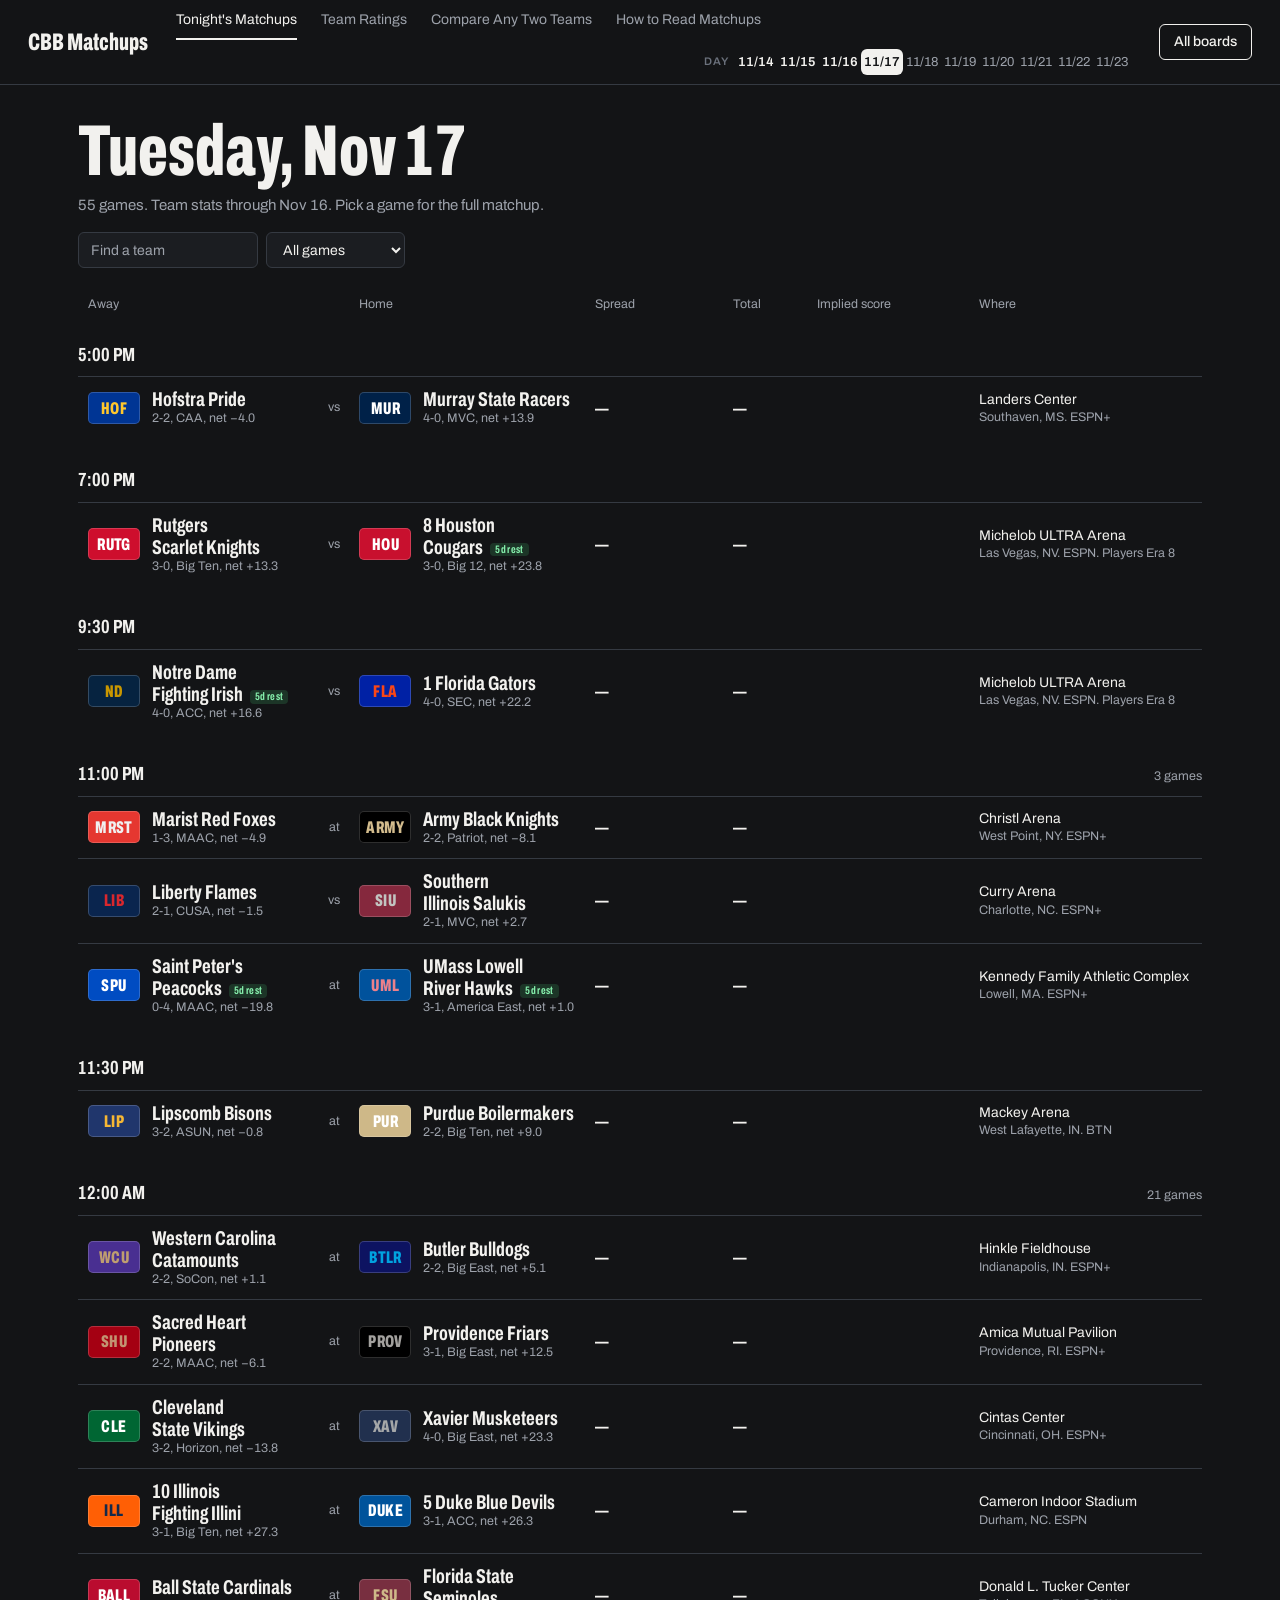
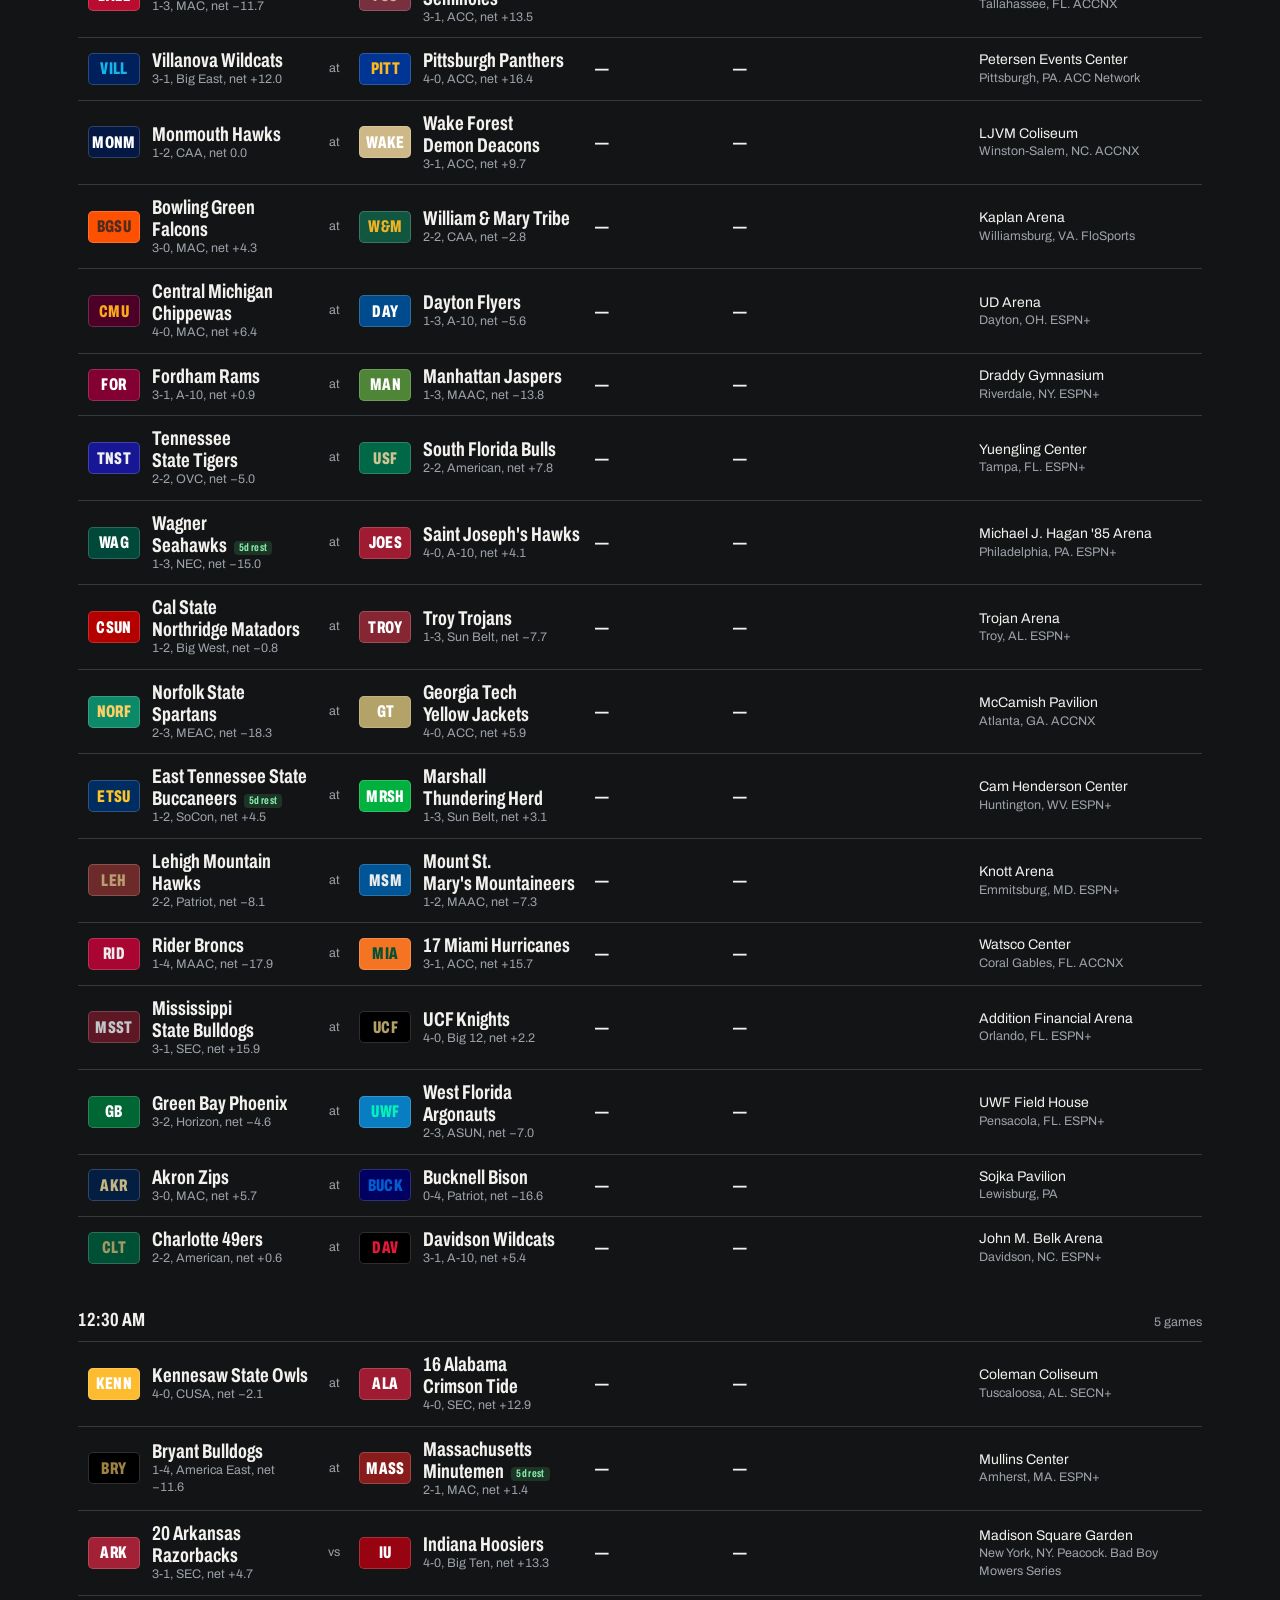
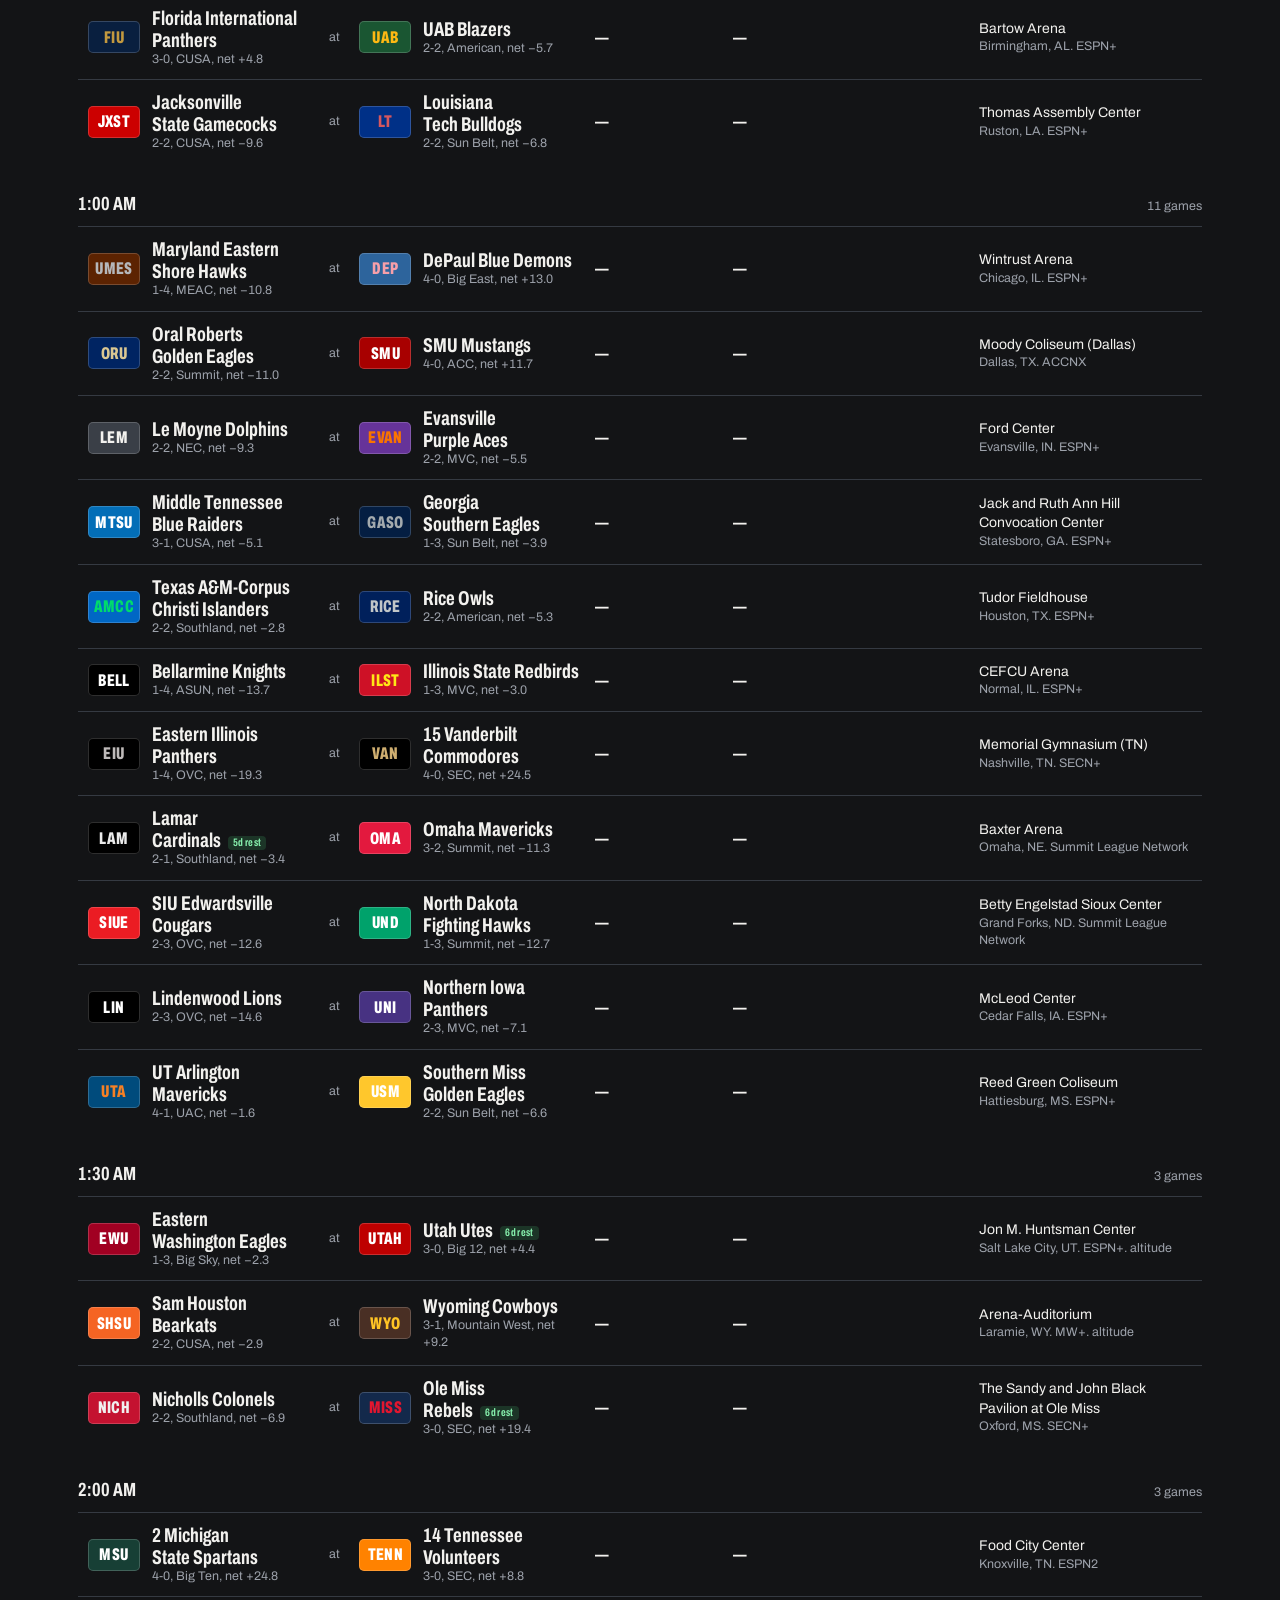
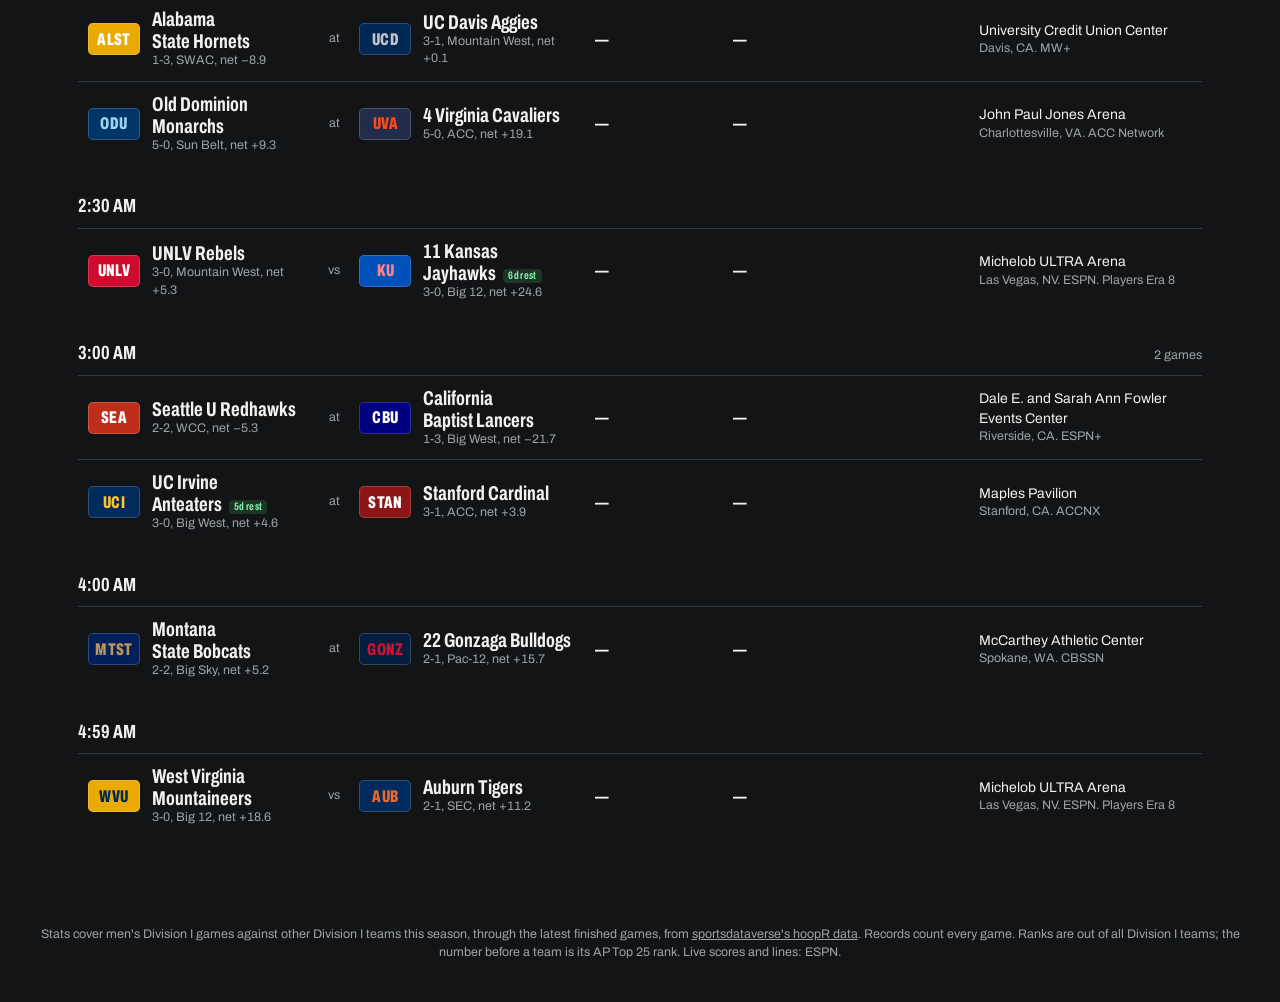
==== index.html @ c5ffca33 "College basketball matchup dashboard: board, matchup, ratings, compare, how to read The NBA site's p" ====
<!DOCTYPE html>
<html lang="en">
<head>
<meta charset="UTF-8">
<meta name="viewport" content="width=device-width, initial-scale=1.0">
<title>CBB Matchups</title>
<meta name="description" content="Every Division I game tonight on one board: spreads, totals, implied scores and rest, with a full offense-vs-defense breakdown of each matchup.">
<meta property="og:type" content="website">
<meta property="og:site_name" content="CBB Matchups">
<meta property="og:title" content="CBB Matchups">
<meta property="og:description" content="Every Division I game tonight on one board: spreads, totals, implied scores and rest, with a full offense-vs-defense breakdown of each matchup.">
<link rel="preconnect" href="https://fonts.googleapis.com">
<link rel="preconnect" href="https://fonts.gstatic.com" crossorigin>
<link rel="stylesheet" href="https://fonts.googleapis.com/css2?family=Archivo:wdth,wght@62..125,400..800&display=swap">
<link rel="stylesheet" href="style.css?v=202611172030">
<link rel="stylesheet" href="cbb.css?v=202611172030">
</head>
<body data-page="week">
<header class="topbar">
  <h1><a href="index.html" class="home-link">CBB Matchups</a></h1>
  <nav class="topnav no-print">
    <a href="index.html" class="active"><span class="nav-full">Tonight's Matchups</span><span class="nav-short">Tonight</span></a>
    <a href="ratings.html"><span class="nav-full">Team Ratings</span><span class="nav-short">Ratings</span></a>
    <a href="compare.html"><span class="nav-full">Compare Any Two Teams</span><span class="nav-short">Compare</span></a>
    <a href="how-to-read.html"><span class="nav-full">How to Read Matchups</span><span class="nav-short">How to Read</span></a>
  </nav>
  <a href="/basketball/" class="league-link no-print">All boards</a>
</header>

<main id="app">
  <section class="week-head">
    <div>
      <h2 id="weekTitle" class="week-title">Tonight's Matchups</h2>
      <p id="weekSub" class="week-sub"></p>
    </div>
    <div class="week-filters">
      <input id="teamSearch" type="search" placeholder="Find a team" aria-label="Find a team">
      <select id="confFilter" aria-label="Conference or Top 25"></select>
    </div>
  </section>
  <div id="gameList"><div class="empty-note">Loading games...</div></div>
</main>

<footer class="no-print">
  <p>Stats cover men's Division I games against other Division I teams this season, through the latest finished games, from <a href="https://github.com/sportsdataverse/hoopR-mbb-data" rel="noopener">sportsdataverse's hoopR data</a>. Records count every game. Ranks are out of all Division I teams; the number before a team is its AP Top 25 rank. Live scores and lines: ESPN.</p>
</footer>

<script src="teamcolors.js?v=202611172030"></script>
<script src="common.js?v=202611172030"></script>
<script src="live.js?v=202611172030"></script>
<script src="matchups.js?v=202611172030"></script>
</body>
</html>
---- style.css ----
:root {
  --bg: #131416;
  --panel: #1b1d21;
  --panel-alt: #24272c;
  --border: #353a42;
  --hair: rgba(53, 58, 66, 0.55);
  --text: #f2f1ee;
  --text-dim: #9da2ab;
  --mute: #6b717c;
  --accent: #f2f1ee;
  --accent-soft: #24272c;
  --good: #4ade80;
  --neg: #f87171;
  --good-bg: rgba(74, 222, 128, 0.16);
  --neg-bg: rgba(248, 113, 113, 0.16);
  --live: #dc2626;
  --track: #353a42;
  --radius: 8px;
  --font: "Archivo", "Helvetica Neue", Arial, sans-serif;
  /* a team's colors; each team's element sets its own (teamcolors.js) */
  --tc: #3a3f47;
  --tc-on: #f2f1ee;
  --tc-on2: #f2f1ee;
  --tc-on2s: #f2f1ee;
  --tc-ink: #f2f1ee;
  --tc-inkp: #111318;
}

* { box-sizing: border-box; }

html { -webkit-text-size-adjust: 100%; }

body {
  margin: 0;
  font-family: var(--font);
  font-size: 0.9375rem;
  line-height: 1.4;
  background: var(--bg);
  color: var(--text);
  font-variant-numeric: tabular-nums;
  -webkit-font-smoothing: antialiased;
}

button, input, select { font: inherit; }
[hidden] { display: none !important; }
a { color: inherit; }
:focus-visible { outline: 2px solid var(--text); outline-offset: 2px; }

/* ---------- Top bar ---------- */
.topbar {
  display: grid;
  grid-template-columns: auto minmax(0, 1fr) auto;
  column-gap: 28px;
  align-items: center;
  padding: 0 28px;
  min-height: 64px;
  border-bottom: 1px solid var(--border);
}
.topbar h1 {
  margin: 0;
  font-size: 1.5rem;
  line-height: 1;
  font-stretch: 62%;
  font-weight: 800;
  white-space: nowrap;
}
.home-link { color: inherit; text-decoration: none; }
.topnav { display: flex; align-items: stretch; flex-wrap: wrap; gap: 0 24px; min-height: 64px; }
.topnav a {
  display: flex;
  align-items: center;
  color: var(--text-dim);
  text-decoration: none;
  font-size: 0.875rem;
  white-space: nowrap;
  border-top: 2px solid transparent;
  border-bottom: 2px solid transparent;
}
.topnav > a { min-height: 40px; }
.topnav a:hover { color: var(--text); }
.topnav a.active { color: var(--text); border-bottom-color: var(--accent); }
.topnav .nav-short { display: none; }

/* Week strip: one link per week, right-aligned so the last week sits beside the player
   search. It takes whatever room the top bar has left and scrolls sideways when short. */
.navtools {
  flex: 1 1 auto;      /* wraps to its own row, as one piece, when the first row is full */
  min-width: 0;
  display: flex;
  align-items: center;
  gap: 0 14px;
  min-height: 44px;
}
.weeknav {
  flex: 1 1 auto;
  min-width: 0;
  display: flex;
  align-items: center;
  overflow-x: auto;
  scrollbar-width: none;
}
.topnav.nav-tight .nav-full { display: none; }
.topnav.nav-tight .nav-short { display: inline; }
.weeknav::-webkit-scrollbar { display: none; }
.wk-label {
  flex: none;
  margin-left: auto;   /* pushes the weeks to the right; unlike justify-content it still scrolls */
  padding-right: 6px;
  font-size: 0.6875rem;
  font-weight: 600;
  letter-spacing: 0.08em;
  text-transform: uppercase;
  color: var(--mute);
}
.topnav .weeknav a {
  position: relative;
  flex: none;
  justify-content: center;
  min-width: 24px;
  height: 26px;
  padding: 0 3px;
  border: 0;
  border-radius: 6px;
  font-size: 0.8125rem;
  font-weight: 600;
  color: var(--text);
}
.topnav .weeknav a.next { font-weight: 400; color: var(--text-dim); }
.topnav .weeknav a.now { box-shadow: inset 0 0 0 1px var(--text-dim); }
.topnav .weeknav a:hover { background: var(--panel-alt); color: var(--text); }
.topnav .weeknav a.sel { background: var(--accent); color: var(--bg); box-shadow: none; }
.wk-pre { position: absolute; width: 1px; height: 1px; overflow: hidden; clip-path: inset(50%); white-space: nowrap; }
.navtools .psearch { flex: none; margin-left: 0; }

.league-link {
  display: inline-flex;
  align-items: center;
  height: 36px;
  padding: 0 14px;
  border: 1px solid var(--accent);
  border-radius: 6px;
  color: var(--text);
  text-decoration: none;
  font-size: 0.875rem;
  font-weight: 500;
  white-space: nowrap;
}
.league-link:hover { background: var(--panel-alt); }

main {
  max-width: 1180px;
  margin: 0 auto;
  padding: 32px 28px 56px;
}

/* ---------- Buttons and fields ---------- */
.print-btn {
  display: inline-flex;
  align-items: center;
  height: 36px;
  padding: 0 14px;
  background: transparent;
  color: var(--text);
  border: 1px solid var(--border);
  border-radius: 6px;
  font-size: 0.875rem;
  font-weight: 500;
  text-decoration: none;
  white-space: nowrap;
  cursor: pointer;
}
.print-btn:hover { background: var(--panel-alt); }
.print-btn:disabled { opacity: 0.5; cursor: default; }
a.pdf-btn[hidden] { display: none; }
.bar-actions { display: flex; gap: 8px; flex-wrap: wrap; justify-content: flex-end; }
.print-btn-single { height: 32px; }

.week-filters input[type="search"], .week-filters select, .picker select, .psearch input,
.prop-inputs select, .prop-inputs input {
  height: 36px;
  padding: 0 12px;
  background: var(--panel);
  color: var(--text);
  border: 1px solid var(--border);
  border-radius: 6px;
  font-size: 0.875rem;
}
.week-filters input::placeholder, .psearch input::placeholder { color: var(--text-dim); }

/* ---------- Team block ---------- */
.slab {
  display: inline-grid;
  place-items: center;
  flex: none;
  width: 52px;
  height: 32px;
  border-radius: 5px;
  background: var(--tc);
  color: var(--tc-on2);
  font-size: 1.0625rem;
  line-height: 1;
  font-stretch: 62%;
  font-weight: 800;
  letter-spacing: 0.02em;
  box-shadow: inset 0 0 0 1px rgba(255, 255, 255, 0.18);
  -webkit-print-color-adjust: exact;
  print-color-adjust: exact;
}
.slab.long { font-size: 0.875rem; letter-spacing: 0; }
.tc { color: var(--tc-ink); }

/* ---------- AP rank tag ---------- */
.ap-rank {
  display: inline-block;
  margin-right: 5px;
  font-size: 0.68em;
  font-weight: 600;
  font-stretch: 100%;
  opacity: 0.75;
  vertical-align: 0.1em;
}

/* ---------- Week board ---------- */
.week-head {
  display: flex;
  justify-content: space-between;
  align-items: flex-end;
  gap: 16px 24px;
  flex-wrap: wrap;
  margin-bottom: 28px;
}
.week-title { margin: 0; font-size: 4.5rem; line-height: 0.95; font-stretch: 62%; font-weight: 800; }
.week-sub { margin: 10px 0 0; color: var(--text-dim); }
.week-filters { display: flex; gap: 8px; align-items: center; flex-wrap: wrap; }
.week-filters input[type="search"] { width: 180px; }
.ranked-toggle { display: flex; gap: 8px; align-items: center; min-height: 36px; padding: 0 6px; font-size: 0.875rem; cursor: pointer; }
.ranked-toggle input { width: 18px; height: 18px; margin: 0; accent-color: var(--text); }
.live-note { margin: 6px 0 0; font-size: 0.8125rem; color: var(--text); }

.board-cols, .game-row {
  display: grid;
  grid-template-columns: minmax(0, 1.35fr) 22px minmax(0, 1.35fr) 124px 70px 148px minmax(0, 1.3fr);
  column-gap: 14px;
  align-items: center;
}
.board-cols { padding: 0 10px; font-size: 0.78rem; color: var(--text-dim); }
.day-label {
  display: flex;
  align-items: baseline;
  gap: 10px;
  margin: 0;
  padding: 28px 0 8px;
  font-size: 1.1875rem;
  font-stretch: 68%;
  font-weight: 700;
}
.day-count { margin-left: auto; font-size: 0.78rem; font-weight: 400; font-stretch: 100%; color: var(--text-dim); }
.game-row {
  padding: 11px 10px;
  border-top: 1px solid var(--border);
  color: var(--text);
  text-decoration: none;
}
.game-row:hover { background: var(--panel); }
.gr-team { display: flex; align-items: center; gap: 12px; min-width: 0; }
.gr-tx { min-width: 0; flex: 1; }
.gr-name { font-size: 1.25rem; line-height: 1.1; font-stretch: 68%; font-weight: 700; text-wrap: balance; }
.gr-sub { font-size: 0.78rem; color: var(--text-dim); }
.gr-score { margin-left: auto; font-size: 1.75rem; line-height: 1; font-stretch: 62%; font-weight: 800; }
.gr-team.lost .gr-score { color: var(--text-dim); }
.gr-at { text-align: center; font-size: 0.78rem; color: var(--text-dim); }
.gr-big { font-size: 1.25rem; line-height: 1.15; font-stretch: 68%; font-weight: 700; }
.gr-move { color: var(--accent); }
.game-row.done .gr-spread, .game-row.done .gr-total { color: var(--text-dim); }
/* a later week's games (week strip) are a plain list, not links */
.game-row.upcoming, .game-row.upcoming:hover { background: none; cursor: default; }
.gr-implied, .gr-where { min-width: 0; font-size: 0.875rem; }
.gr-note { color: var(--text); }
.ou-pre, .imp-pre { display: none; }
.game-sit { color: var(--text); }
.poss { margin-left: 6px; font-size: 0.6em; vertical-align: 0.2em; }
.hero-score .poss { margin-left: 8px; font-size: 0.875rem; vertical-align: middle; }
.bye-note { margin: 20px 0 0; padding-top: 14px; border-top: 1px solid var(--border); color: var(--text-dim); font-size: 0.875rem; }

/* ---------- Matchup page: scorebug ---------- */
.matchup-bar { display: flex; justify-content: space-between; align-items: center; gap: 12px; flex-wrap: wrap; margin-bottom: 16px; }
.back-link { color: var(--text-dim); text-decoration: none; font-size: 0.875rem; }
.back-link:hover { color: var(--text); }
.mh-week { margin-bottom: 8px; font-size: 0.875rem; color: var(--text-dim); }
.game-hero {
  display: grid;
  grid-template-columns: minmax(0, 1fr) 280px minmax(0, 1fr);
  border: 1px solid var(--border);
  border-radius: var(--radius);
  overflow: hidden;
}
.hero-team {
  display: grid;
  grid-template-columns: minmax(0, 1fr) auto;
  grid-template-areas: "side side" "name score" "rec rec";
  align-content: center;
  align-items: center;
  gap: 6px 16px;
  padding: 26px 30px;
  min-width: 0;
  background: var(--tc);
  color: var(--tc-on2);
  -webkit-print-color-adjust: exact;
  print-color-adjust: exact;
}
.hero-team[data-side="home"] {
  grid-template-columns: auto minmax(0, 1fr);
  grid-template-areas: "side side" "score name" "rec rec";
  text-align: right;
}
.hero-side { grid-area: side; font-size: 0.8125rem; font-weight: 600; color: var(--tc-on2s); }
.hero-name { grid-area: name; min-width: 0; font-size: 2.875rem; line-height: 0.95; font-stretch: 62%; font-weight: 800; text-wrap: balance; overflow-wrap: break-word; }
.hero-rec { grid-area: rec; font-size: 0.875rem; font-weight: 500; color: var(--tc-on2s); }
.hero-score { grid-area: score; font-size: 3.75rem; line-height: 0.9; font-stretch: 62%; font-weight: 800; }
.hero-score[hidden] { display: none; }
.hero-score.lost { opacity: 0.6; }
.hero-mid {
  display: flex;
  flex-direction: column;
  align-items: center;
  justify-content: center;
  gap: 2px;
  padding: 22px 16px;
  background: var(--panel);
  text-align: center;
}
.hero-live { margin-bottom: 8px; font-size: 0.875rem; font-weight: 600; }
.hero-line { font-size: 2.75rem; line-height: 1; font-stretch: 62%; font-weight: 800; }
.hero-total { margin-top: 4px; font-size: 1.375rem; font-stretch: 68%; font-weight: 700; }
.hero-info { font-size: 0.78rem; color: var(--text-dim); }
.hero-implied { margin-top: 8px; }
.hero-move { color: var(--accent); }
.hero-facts {
  display: flex;
  flex-wrap: wrap;
  justify-content: space-between;
  gap: 6px 24px;
  padding: 12px 4px;
  border-bottom: 1px solid var(--border);
  font-size: 0.875rem;
  color: var(--text-dim);
}
.hero-ref { padding: 8px 4px 0; font-size: 0.78rem; color: var(--text-dim); }
/* the value board's line, bets and links under the header (from fb-value-board's feed) */
.hero-board {
  display: flex; flex-wrap: wrap; align-items: baseline; gap: 6px 18px;
  margin-top: 10px; padding: 10px 12px; border: 1px solid var(--border); border-radius: 6px;
  font-size: 0.875rem; color: var(--text-dim);
}
.hero-board b { color: var(--text); }
.vb-lbl { font-weight: 700; color: var(--text); text-transform: uppercase; letter-spacing: 0.04em; font-size: 0.72rem; }
.vb-bet { white-space: nowrap; color: var(--text); font-weight: 600; padding: 1px 6px; border-radius: 4px; background: rgba(250, 204, 21, 0.16); }
.vb-none { color: var(--text-dim); }
.vb-links { margin-left: auto; }
.vb-links a { color: var(--accent); }
.gr-board { margin-top: 3px; font-size: 0.74rem; color: var(--text-dim); }
.gr-board b { color: var(--text); font-weight: 600; }
.gr-board .vb-bet { font-size: 0.72rem; padding: 0 4px; }
.prop-note { margin-top: 6px; }
@media print { .hero-board, .gr-board { display: none !important; } }

/* ---------- Sections, head to head, betting ---------- */
.section-title { margin: 40px 0 12px; font-size: 1.625rem; line-height: 1.1; font-stretch: 62%; font-weight: 800; }
.edge-grid { display: grid; grid-template-columns: repeat(2, minmax(0, 1fr)); gap: 16px; }
.edge-panel {
  min-width: 0;
  padding: 18px 20px 12px;
  background: var(--panel);
  border: 1px solid var(--border);
  border-radius: var(--radius);
  overflow-x: auto;
}
.edge-panel h4 { margin: 0 0 14px; font-size: 1.0625rem; font-weight: 600; }
.tape {
  display: grid;
  grid-template-columns: 104px 92px minmax(0, 1fr) minmax(0, 1fr) 92px 44px;
  column-gap: 10px;
  align-items: center;
  padding: 7px 0;
  border-top: 1px solid var(--hair);
  font-size: 0.875rem;
}
.tape-h { padding-top: 0; border-top: 0; font-size: 0.78rem; color: var(--text-dim); }
.tape .lbl { color: var(--text-dim); }
.tape .num { text-align: right; }
.tape .edge b { white-space: nowrap; font-size: 0.9375rem; font-stretch: 68%; font-weight: 700; }
.tape .edge .even { color: var(--text-dim); }
.rk { color: var(--text-dim); font-size: 0.78rem; }
.tl { display: flex; justify-content: flex-end; padding-right: 3px; border-right: 1px solid var(--text); }
.tr { display: flex; }
.tb { display: block; height: 10px; border-radius: 2px; background: var(--mute); -webkit-print-color-adjust: exact; print-color-adjust: exact; }
.tb.on { background: var(--tc-ink); }
.edge-key { max-width: 78ch; margin: 10px 0 0; font-size: 0.78rem; color: var(--text-dim); }
.tape-group {
  padding: 14px 0 4px;
  font-size: 0.6875rem;
  font-weight: 600;
  letter-spacing: 0.08em;
  text-transform: uppercase;
  color: var(--text-dim);
}

/* ---------- How to Read Matchups ---------- */
.learn-lede b { color: var(--text); }
.learn-controls { align-items: center; }
.learn-lbl { font-size: 0.8125rem; color: var(--text-dim); }
.learn-controls select { height: 36px; padding: 0 12px; background: var(--panel); color: var(--text); border: 1px solid var(--border); border-radius: 6px; font-size: 0.875rem; }
.learn-btn { display: inline-flex; align-items: center; height: 36px; padding: 0 14px; background: var(--text); color: var(--bg); border-radius: 6px; font-size: 0.875rem; font-weight: 600; text-decoration: none; white-space: nowrap; }
.learn-btn:hover { filter: brightness(0.92); }
.learn-jump { display: flex; flex-wrap: wrap; gap: 8px; margin: -8px 0 36px; }
.learn-jump a { display: inline-flex; align-items: center; gap: 8px; min-height: 36px; padding: 0 12px; border: 1px solid var(--border); border-radius: 6px; color: var(--text-dim); font-size: 0.8125rem; text-decoration: none; }
.learn-jump a:hover { color: var(--text); background: var(--panel-alt); }
.learn-jump .lm { background: var(--panel-alt); color: var(--text); }
.lm { display: inline-grid; place-items: center; flex: none; width: 22px; height: 22px; border-radius: 11px; background: var(--text); color: var(--bg); font-size: 0.6875rem; font-weight: 800; font-stretch: 100%; line-height: 1; letter-spacing: 0; text-transform: none; vertical-align: middle; }
.lm-in { width: 18px; height: 18px; border-radius: 9px; font-size: 0.625rem; margin-left: 4px; }
.learn-sec { margin-bottom: 48px; scroll-margin-top: 16px; }
.learn-head { display: flex; flex-wrap: wrap; align-items: baseline; gap: 4px 12px; margin-bottom: 14px; }
.learn-num { font-size: 0.8125rem; font-weight: 700; color: var(--mute); }
.learn-head h3 { margin: 0; font-size: 1.9rem; line-height: 1; font-stretch: 68%; font-weight: 800; }
.learn-sub { font-size: 0.875rem; color: var(--text-dim); }
.learn-row { display: flex; flex-wrap: wrap; align-items: flex-start; gap: 24px; }
.learn-ex { flex: 999 1 600px; min-width: 0; }
.learn-notes { flex: 1 1 320px; margin: 0; padding: 0; list-style: none; display: flex; flex-direction: column; gap: 14px; }
.learn-notes li { display: grid; grid-template-columns: 26px minmax(0, 1fr); gap: 10px; }
.learn-notes b { display: block; font-size: 0.9375rem; }
.learn-row.wide { flex-direction: column; align-items: stretch; }
.learn-row.wide .learn-ex { flex: none; width: 100%; }
.learn-row.wide .learn-notes { flex: none; display: grid; grid-template-columns: repeat(auto-fit, minmax(260px, 1fr)); gap: 16px 24px; }
.learn-notes p { margin: 2px 0 0; font-size: 0.875rem; color: var(--text-dim); line-height: 1.5; }
.learn-gloss { display: grid; grid-template-columns: repeat(auto-fit, minmax(240px, 1fr)); gap: 10px; margin-top: 18px; }
.learn-gloss div { padding: 12px 14px; background: var(--panel); border: 1px solid var(--hair); border-radius: var(--radius); }
.learn-gloss b { display: block; font-size: 0.875rem; }
.learn-gloss span { font-size: 0.8125rem; color: var(--text-dim); }
.learn-card { margin: 0; }
.learn-card .usage-block { margin-bottom: 0; }
.learn-split { display: flex; flex-wrap: wrap; gap: 14px; align-items: flex-start; }
.learn-split > .learn-card { flex: 1 1 340px; min-width: 0; }
.learn-tip { flex: 1 1 300px; min-width: 0; padding: 12px 12px 10px; background: var(--panel-alt); border: 1px solid var(--border); border-radius: var(--radius); overflow-x: auto; }
.learn-tip table { width: auto; min-width: 100%; font-size: 0.8125rem; }
.learn-tip th, .learn-tip td { padding: 3px 7px; }
.learn-tip .ptip-foot { display: none; }
.learn-prop { margin: 10px 0 0; font-size: 0.875rem; }
.learn-sum { display: flex; flex-wrap: wrap; align-items: center; justify-content: space-between; gap: 12px 24px; padding: 18px 20px; background: var(--panel); border: 1px solid var(--border); border-radius: var(--radius); }
.learn-sum > div { flex: 1 1 520px; }
.learn-sum b { font-size: 1.0625rem; }
.learn-sum p { margin: 4px 0 0; color: var(--text-dim); line-height: 1.5; }

/* Pace and tendency (matchup page, under Head to Head) */
.pace-panel {
  margin-top: 16px;
  padding: 16px 20px 12px;
  background: var(--panel);
  border: 1px solid var(--border);
  border-radius: var(--radius);
}
.pace-head { display: flex; flex-wrap: wrap; align-items: baseline; justify-content: space-between; gap: 4px 16px; margin-bottom: 6px; }
.pace-head h4 { margin: 0; font-size: 1.0625rem; font-weight: 600; }
.pace-sum { font-size: 0.8125rem; color: var(--text-dim); }
.pace-sum b { color: var(--text); }
.pace-scroll { overflow-x: auto; }
.pace-panel table { min-width: 520px; }
.pace-team { display: inline-flex; align-items: center; gap: 10px; }
.pace-team .slab { width: 44px; height: 26px; font-size: 0.9375rem; }

/* Usage (team card) */
.usage-block { margin: 0 0 20px; }
.usage-block > h4 { margin: 0 0 4px 8px; font-size: 0.9375rem; font-weight: 600; }
.usage-block th, .usage-block td { padding: 7px 6px; }
.usage-block .pos-cell { font-size: 0.78rem; color: var(--text-dim); }
.share { display: inline-block; width: 64px; height: 8px; margin-right: 8px; vertical-align: 1px; border-radius: 2px; background: var(--track); }
.share i { display: block; height: 8px; border-radius: 2px; background: var(--tc-ink); -webkit-print-color-adjust: exact; print-color-adjust: exact; }
.trend { color: var(--text-dim); white-space: nowrap; }
.trend.up { color: #7cb6ff; }
.trend.down { color: #ff9a5c; }
.usage-carries { display: flex; flex-wrap: wrap; align-items: center; gap: 8px; margin: 10px 0 0 8px; }
.usage-carries .lbl { font-size: 0.8125rem; color: var(--text-dim); }
.usage-chip { display: inline-flex; align-items: center; gap: 8px; min-height: 32px; padding: 0 12px; border: 1px solid var(--border); border-radius: 6px; font-size: 0.8125rem; }
.usage-block .bet-note { margin-left: 8px; }
.edge-table td { padding: 7px 6px; }
.edge-table td.lbl { color: var(--text-dim); }

.bet-panel { padding-bottom: 10px; }
.bet-panel h4 { margin: 0; font-size: 1.375rem; line-height: 1.1; font-stretch: 68%; font-weight: 700; color: var(--tc-ink); }
.bet-chips {
  display: grid;
  grid-template-columns: repeat(6, minmax(0, 1fr));
  gap: 12px;
  margin: 12px 0 14px;
  padding: 12px 0;
  border-top: 1px solid var(--border);
  border-bottom: 1px solid var(--border);
}
.bet-chip { display: flex; flex-direction: column; gap: 1px; min-width: 0; }
.bet-chip .lbl { font-size: 0.78rem; color: var(--text-dim); }
.bet-chip b { font-size: 1.1875rem; font-stretch: 68%; font-weight: 700; }
.bet-chip .rk { min-height: 1.1em; }
.tag {
  display: inline-block;
  min-width: 22px;
  padding: 1px 6px;
  border-radius: 4px;
  font-size: 0.75rem;
  font-weight: 700;
  text-align: center;
}
.tag.W { background: var(--good-bg); color: var(--good); }
.tag.L { background: var(--neg-bg); color: var(--neg); }
.tag.P { background: var(--track); color: var(--text-dim); }

/* ---------- Tables ---------- */
table { width: 100%; border-collapse: collapse; font-size: 0.875rem; }
th, td { padding: 7px 8px; text-align: left; white-space: nowrap; }
th { color: var(--text-dim); font-size: 0.78rem; font-weight: 500; border-bottom: 1px solid var(--border); }
td { border-bottom: 1px solid var(--hair); }
tbody tr:last-child td { border-bottom: 0; }
td.num, th.num { text-align: right; }

/* ---------- Team card ---------- */
#teamCards, .m-cards { display: flex; flex-direction: column; gap: 20px; }
.team-card {
  padding: 22px 24px 24px;
  background: var(--panel);
  border: 1px solid var(--border);
  border-radius: var(--radius);
}
.team-card-header { display: flex; align-items: center; gap: 16px 28px; flex-wrap: wrap; margin-bottom: 18px; }
.team-name-block { display: flex; align-items: center; gap: 14px; flex-wrap: wrap; min-width: 0; margin-right: auto; }
.team-name-block h2 { margin: 0; font-size: 2rem; line-height: 1; font-stretch: 62%; font-weight: 800; color: var(--tc-ink); }
.record { font-size: 1.375rem; line-height: 1; font-stretch: 68%; font-weight: 700; }
.record b { font-weight: inherit; }
.record .conf { margin-left: 8px; font-size: 0.875rem; font-stretch: 100%; font-weight: 400; color: var(--text-dim); }
.rating-badges { display: flex; gap: 28px; }
.badge { display: flex; flex-direction: column; gap: 1px; }
.badge .label { font-size: 0.78rem; color: var(--text-dim); }
.badge .value { font-size: 1.1875rem; font-stretch: 68%; font-weight: 700; }
.pos, .badge .value.pos { color: var(--good); }
.neg, .badge .value.neg { color: var(--neg); }

.stat-columns { display: grid; grid-template-columns: minmax(0, 1fr) 200px minmax(0, 1fr); gap: 14px; margin-bottom: 22px; }
.stat-col { padding: 16px; background: var(--panel-alt); border-radius: 6px; }
.stat-col h3 { margin: 0 0 10px; font-size: 0.9375rem; font-weight: 600; text-align: center; }
.gauges { display: flex; gap: 10px 40px; justify-content: center; flex-wrap: wrap; }
.gauge-block { width: 120px; text-align: center; }
.g-track { stroke: var(--track); }
.g-arc { stroke: var(--tc-ink); }
.g-needle { stroke: var(--text); }
.g-hub { fill: var(--text); }
.gauge-value { font-size: 1.625rem; line-height: 1.1; font-stretch: 62%; font-weight: 800; }
.gauge-label, .gauge-rank { font-size: 0.78rem; color: var(--text-dim); }
.mini-stats {
  display: grid;
  grid-template-columns: repeat(3, minmax(0, 1fr));
  gap: 8px;
  margin-top: 14px;
  padding-top: 12px;
  border-top: 1px solid var(--border);
  text-align: center;
}
.mini-stat .val { font-size: 1.1875rem; font-stretch: 68%; font-weight: 700; }
.mini-stat .lbl, .mini-stat .avg { font-size: 0.78rem; color: var(--text-dim); }
.center-col { display: flex; flex-direction: column; justify-content: center; gap: 14px; text-align: center; }
.rank-line .lbl { font-size: 0.78rem; color: var(--text-dim); }
.rank-line .val { font-size: 1.375rem; font-stretch: 68%; font-weight: 700; }
.rank-line .val span { font-size: 0.875rem; font-stretch: 100%; font-weight: 500; color: var(--text-dim); }

.tables-row { display: grid; grid-template-columns: repeat(3, minmax(0, 1fr)); gap: 20px; margin-bottom: 20px; }
.table-block { min-width: 0; overflow-x: auto; }
.table-block h4 { margin: 0 0 4px 8px; font-size: 0.9375rem; font-weight: 600; }
.tables-row th, .tables-row td { padding: 7px 6px; }
.tables-row td:first-child { white-space: normal; }
.defpos-row { display: grid; grid-template-columns: repeat(2, minmax(0, 1fr)); gap: 10px; }
.defpos-block {
  display: grid;
  grid-template-columns: minmax(0, 1.2fr) minmax(0, 3fr);
  gap: 8px;
  align-items: baseline;
  padding: 10px 14px;
  background: var(--panel-alt);
  border-radius: 6px;
}
.defpos-block h4 { margin: 0; font-size: 0.875rem; font-weight: 600; }
.defpos-stats { display: grid; grid-template-columns: repeat(3, minmax(0, 1fr)); gap: 8px; }
.defpos-stats .item { display: flex; align-items: baseline; gap: 5px; }
.defpos-stats .item .val { font-size: 1.125rem; font-stretch: 68%; font-weight: 700; }
.defpos-stats .item .lbl { font-size: 0.78rem; color: var(--text-dim); }

/* ---------- Team vs Team picker ---------- */
.matchup-picker { display: flex; align-items: flex-end; gap: 16px; flex-wrap: wrap; margin-bottom: 28px; }
.picker { display: flex; flex-direction: column; gap: 6px; }
.picker label { font-size: 0.78rem; color: var(--text-dim); }
.picker select { min-width: 240px; cursor: pointer; }
.vs { padding-bottom: 8px; font-size: 0.875rem; color: var(--text-dim); }
.matchup-picker .print-btn { margin-left: auto; }

footer { padding: 20px 28px 28px; text-align: center; font-size: 0.78rem; color: var(--text-dim); }
.empty-note { padding: 20px; text-align: center; font-size: 0.875rem; color: var(--text-dim); }
.empty-note a { color: var(--text); }
.print-hide { display: none !important; }

/* ---------- Live scores and box score ---------- */
.live-badge, .final-badge {
  display: inline-block;
  padding: 1px 6px;
  border-radius: 4px;
  font-size: 0.72rem;
  font-weight: 700;
  font-stretch: 100%;
  line-height: 1.4;
  vertical-align: 0.15em;
}
.live-badge { background: var(--live); color: #fff; }
.final-badge { background: var(--panel-alt); color: var(--text-dim); border: 1px solid var(--border); }
.live-dot {
  display: inline-block;
  align-self: center;
  width: 8px;
  height: 8px;
  border-radius: 50%;
  background: #ef4444;
  animation: live-pulse 1.6s ease-in-out infinite;
}
@keyframes live-pulse { 0%, 100% { opacity: 1; } 50% { opacity: 0.35; } }
@media (prefers-reduced-motion: reduce) { .live-dot { animation: none; } }

.boxscore { margin-top: 4px; }
.boxscore .section-title .live-badge, .boxscore .section-title .final-badge { margin-left: 8px; }
.box-status { margin-left: 4px; font-size: 0.875rem; font-stretch: 100%; font-weight: 500; }
.box-grid { display: grid; grid-template-columns: repeat(2, minmax(0, 1fr)); gap: 16px; margin-bottom: 16px; }
.box-table { width: 100%; }
.box-table td.tot { border-left: 1px solid var(--border); }
.box-sub + .box-sub { margin-top: 12px; }
.box-sub-title { margin: 2px 0 2px 6px; font-size: 0.8125rem; font-weight: 600; color: var(--text-dim); }
.box-players-table td:first-child { white-space: normal; }
.box-lastplay { margin-top: 10px; font-size: 0.8125rem; color: var(--text-dim); }
.box-lastplay span { color: var(--text); font-weight: 600; }
.box-scoring { margin-bottom: 4px; }
.box-scoring td.play-text { white-space: normal; }

/* ---------- Print all page ---------- */
.print-status { color: var(--text-dim); font-size: 0.875rem; }
.print-matchup { margin-bottom: 40px; padding-bottom: 28px; border-bottom: 1px dashed var(--border); }
.print-matchup:last-child { border-bottom: none; }

/* ---------- Player game logs and team games ---------- */
.plink, .tlink {
  margin: 0;
  padding: 0;
  background: none;
  border: 0;
  font: inherit;
  color: inherit;
  cursor: pointer;
  text-align: inherit;
  text-decoration: underline dotted;
  text-decoration-thickness: 1px;
  text-decoration-color: var(--mute);
  text-underline-offset: 3px;
}
.tlink { text-decoration-color: currentColor; text-underline-offset: 0.12em; }
.plink:hover, .tlink:hover { text-decoration-style: solid; text-decoration-color: currentColor; }

.ptip {
  position: fixed;
  z-index: 60;
  max-width: calc(100vw - 16px);
  padding: 12px 12px 8px;
  background: var(--panel-alt);
  border: 1px solid var(--border);
  border-radius: var(--radius);
  box-shadow: 0 10px 28px rgba(0, 0, 0, 0.5);
  pointer-events: none;
}
.ptip table { width: auto; min-width: 100%; font-size: 0.8125rem; }
.ptip th, .ptip td { padding: 3px 7px; }
.ptip-head { display: flex; justify-content: space-between; align-items: baseline; gap: 16px; margin-bottom: 6px; }
.ptip-head b { font-size: 1.125rem; font-stretch: 68%; font-weight: 700; }
.ptip-head span { font-size: 0.78rem; color: var(--text-dim); }
.ptip-foot { margin-top: 6px; font-size: 0.75rem; color: var(--text-dim); }
td.fp { font-weight: 700; }
.ttip td { white-space: nowrap; }

/* ---------- Defense dial popups (dpPassHtml / dpRushHtml in the page script) ---------- */
.gauge-block.dpop { cursor: pointer; border-radius: var(--radius); outline-offset: 2px; }
.defpos-block.dpop { cursor: pointer; outline-offset: 2px; }
.defpos-block.dpop h4 { text-decoration: underline dotted; text-underline-offset: 3px; text-decoration-color: var(--text-dim); }
.defpos-block.dpop:hover h4, .defpos-block.dpop[aria-expanded="true"] h4 { text-decoration-color: currentColor; }
.gauge-block.dpop .gauge-label { text-decoration: underline dotted; text-underline-offset: 3px; text-decoration-color: var(--text-dim); }
.gauge-block.dpop:hover .gauge-label, .gauge-block.dpop[aria-expanded="true"] .gauge-label { text-decoration-color: currentColor; }
.ptip.dtip { pointer-events: auto; max-width: min(600px, calc(100vw - 16px)); max-height: calc(100vh - 16px); overflow-y: auto; }
.ptip.dtip-backs { pointer-events: none; z-index: 61; min-width: 220px; }
.dtip td { white-space: nowrap; vertical-align: top; }
.dtip tr.dp-g > td { border-top: 1px solid var(--border); }
.dtip tbody tr:first-child > td { border-top: 0; }
.dtip tr.dp-more > td { border-top: 0; padding-top: 0; }
.dtip tfoot td { border-top: 1px solid var(--border); color: var(--text-dim); }
.dtip tfoot td b { color: var(--text); }
.dtip .dp-dim { color: var(--text-dim); }
.dtip .dp-pos { font-size: 0.72rem; color: var(--text-dim); }
.table-block .pt-pos { font-size: 0.72rem; font-weight: 600; letter-spacing: 0.02em; color: var(--text-dim); }
.dtip tr.dp-row { cursor: pointer; }
.dtip tr.dp-row:hover > td, .dtip tr.dp-row.on > td, .dtip tr.dp-row:focus-visible > td { background: var(--panel); }
.dtip tr.dp-row:focus-visible { outline: 2px solid var(--text-dim); outline-offset: -2px; }
.dtip tr.dp-sub > td { padding-top: 8px; font-size: 0.72rem; text-transform: uppercase; letter-spacing: 0.04em; color: var(--text-dim); }

.plog {
  position: fixed;
  inset: 0;
  z-index: 70;
  display: flex;
  align-items: center;
  justify-content: center;
  padding: 16px;
  background: rgba(8, 9, 10, 0.72);
}
.plog[hidden], .ptip[hidden] { display: none; }
body.plog-open { overflow: hidden; }
.plog-card {
  display: flex;
  flex-direction: column;
  width: min(880px, 100%);
  max-height: calc(100vh - 32px);
  background: var(--panel);
  border: 1px solid var(--border);
  border-radius: var(--radius);
  box-shadow: 0 18px 48px rgba(0, 0, 0, 0.55);
}
.plog-top { display: flex; justify-content: space-between; align-items: flex-start; gap: 12px; padding: 18px 20px 12px; }
.plog-top h3 { margin: 0; font-size: 1.625rem; line-height: 1.1; font-stretch: 62%; font-weight: 800; }
.plog-sub { margin-top: 4px; font-size: 0.875rem; color: var(--text-dim); }
.plog-close {
  flex: none;
  width: 36px;
  height: 36px;
  background: transparent;
  color: var(--text);
  border: 1px solid var(--border);
  border-radius: 6px;
  cursor: pointer;
}
.plog-close:hover { background: var(--panel-alt); }
.plog-scroll { overflow: auto; padding: 0 20px; -webkit-overflow-scrolling: touch; }
.plog-scroll th.grp { text-align: center; color: var(--text); }
.plog-scroll .gstart { border-left: 1px solid var(--border); }
.res.pos { color: var(--good); }
.res.neg { color: var(--neg); }
.plog-note { padding: 10px 20px 16px; font-size: 0.78rem; color: var(--text-dim); }
.plog-note a, .tg-card .empty-note a { color: var(--text); }

.tg-card .plog-scroll { padding-bottom: 4px; }
.tg-table td { vertical-align: top; }
.tg-table td:nth-child(-n+3) { white-space: nowrap; }
.tg-row { cursor: pointer; }
.tg-row:hover td, .tg-row:focus-within td { background: var(--panel-alt); }
.tg-name { font-weight: 600; }
.tg-line { font-size: 0.8125rem; color: var(--text-dim); white-space: nowrap; }
.tg-line b { color: var(--text); }
.tg-open, .tg-back {
  padding: 0;
  background: none;
  border: 0;
  font: inherit;
  font-size: 0.8125rem;
  color: var(--text);
  text-decoration: underline;
  text-underline-offset: 3px;
  white-space: nowrap;
  cursor: pointer;
}
.tg-back { display: block; margin-bottom: 8px; color: var(--text-dim); }
.tg-fallback { margin: 10px 0 4px; padding-left: 18px; font-size: 0.875rem; color: var(--text-dim); }
.tg-fallback b { color: var(--text); }
.tg-wait { padding: 24px 0; }

/* ---------- Prop tool ---------- */
.prop-tool { margin: 12px 20px 0; padding: 12px 14px; background: var(--panel-alt); border-radius: 6px; }
.prop-inputs { display: flex; flex-wrap: wrap; gap: 14px; align-items: center; }
.prop-inputs label { display: flex; align-items: center; gap: 8px; font-size: 0.8125rem; color: var(--text-dim); }
.prop-inputs input { width: 90px; }
.prop-result { margin-top: 10px; font-size: 0.875rem; line-height: 1.6; }
.prop-ctx { margin-top: 6px; font-size: 0.8125rem; color: var(--text-dim); }
.plog-scroll tr.prop-over td.prop-cell { color: var(--good); }
.plog-scroll tr.prop-under td.prop-cell { color: var(--text-dim); }

/* ---------- Injury tags ---------- */
.inj {
  display: inline-block;
  margin-left: 5px;
  padding: 0 4px;
  border-radius: 4px;
  font-size: 0.6875rem;
  font-weight: 700;
  line-height: 1.5;
  vertical-align: 1px;
  cursor: help;
}
.inj-O, .inj-D, .inj-IR, .inj-PUP, .inj-SUSP { background: var(--neg-bg); color: #fca5a5; }
.inj-Q { background: rgba(234, 179, 8, 0.2); color: #fde047; }
.inj-DNP, .inj-LP { background: var(--track); color: var(--text-dim); }
.ptip-inj, .plog-inj { margin: -2px 0 6px; font-size: 0.78rem; color: #fde047; }
.plog-inj { margin: 4px 0 0; }

/* ---------- Player search ---------- */
.psearch { position: relative; align-self: center; width: 200px; margin-left: auto; }
.psearch input { width: 100%; }
.psearch-list {
  position: absolute;
  right: 0;
  top: calc(100% + 4px);
  z-index: 55;
  width: max(100%, 260px);
  margin: 0;
  padding: 4px;
  list-style: none;
  background: var(--panel-alt);
  border: 1px solid var(--border);
  border-radius: var(--radius);
  box-shadow: 0 10px 28px rgba(0, 0, 0, 0.5);
  text-align: left;
}
.psearch-list li { display: flex; justify-content: space-between; gap: 10px; padding: 8px; border-radius: 5px; font-size: 0.875rem; cursor: pointer; }
.psearch-list li.active, .psearch-list li:hover { background: var(--border); }
.psearch-list .ps-meta { font-size: 0.78rem; color: var(--text-dim); white-space: nowrap; }
.psearch-list .ps-empty { color: var(--text-dim); cursor: default; }

/* ---------- Weekly Edges ---------- */
.board-block, .prop-boards .table-block {
  padding: 14px 16px;
  background: var(--panel);
  border: 1px solid var(--border);
  border-radius: var(--radius);
}
.board-link { display: inline-flex; align-items: center; gap: 6px; font-weight: 600; text-decoration: none; }
.board-at { font-size: 0.78rem; font-weight: 400; color: var(--text-dim); }
.board-block .slab { width: 44px; height: 26px; font-size: 0.9375rem; }
.board-block td.move { white-space: normal; min-width: 120px; max-width: 190px; }
.board-block td.proe-cell { white-space: nowrap; line-height: 1.35; }
.share-cell b { display: block; }
.prop-boards td:first-child { white-space: normal; min-width: 96px; }
.prop-boards th, .prop-boards td { padding-left: 4px; padding-right: 4px; }
.prop-boards td:first-child { min-width: 88px; }
.prop-boards .rk { font-size: 0.72rem; }
.share-cell .trend { display: block; font-size: 0.78rem; }
.board-block .slab.long { font-size: 0.75rem; }
.board-block .ap-rank { margin-right: 0; }
.board-link:hover { text-decoration: underline; text-underline-offset: 3px; }
.board-block td.move { font-size: 0.8125rem; color: var(--text-dim); }
.board-count { font-size: 0.875rem; color: var(--text-dim); }
.edge-intro { margin: -4px 0 12px; }
.edge-intro b { color: var(--text); }
.prop-boards { display: grid; grid-template-columns: repeat(auto-fit, minmax(min(460px, 100%), 1fr)); gap: 16px; }
.bet-note { margin: 8px 0 0; font-size: 0.78rem; color: var(--text-dim); }

/* ---------- Smaller screens ---------- */
/* The scorebug three across on a narrower window: names and scores scale with the window,
   so a long name and a live score both fit inside the team's block. */
@media screen and (min-width: 901px) and (max-width: 1240px) {
  .hero-team { gap: 6px 12px; padding: 24px 22px; }
  .hero-name { font-size: clamp(1.75rem, 3.4vw, 2.875rem); }
  .hero-score { font-size: clamp(2.5rem, 4.6vw, 3.75rem); }
}

@media (max-width: 900px) {
  .edge-grid, .box-grid { grid-template-columns: minmax(0, 1fr); }
  .stat-columns, .tables-row { grid-template-columns: minmax(0, 1fr); }
  .center-col { flex-direction: row; justify-content: space-around; }
}

/* Below this the blocks are too narrow for a name beside a score: stack the scorebug.
   Screen only, so the printed page keeps its three-across header. */
@media screen and (max-width: 900px) {
  .game-hero { grid-template-columns: minmax(0, 1fr); }
  .hero-team, .hero-team[data-side="home"] {
    grid-template-columns: minmax(0, 1fr) auto;
    grid-template-areas: "side side" "name score" "rec rec";
    padding: 18px 22px;
    text-align: left;
  }
  .hero-mid { padding: 18px 16px; }
}

@media (max-width: 820px) {
  .topbar { grid-template-columns: minmax(0, 1fr) auto; row-gap: 2px; padding: 10px 16px 0; min-height: 0; }
  .topbar h1 { grid-column: 1; grid-row: 1; }
  .league-link { grid-column: 2; grid-row: 1; height: 44px; }
  .topnav { grid-column: 1 / -1; grid-row: 2; gap: 0 22px; min-height: 0; }
  .topnav a { height: 44px; }
  .navtools { flex: 1 0 100%; flex-wrap: wrap; }
  .weeknav { flex: 1 0 100%; padding: 2px 0; }
  .wk-label { margin-left: 0; }
  .topnav .weeknav a { min-width: 36px; height: 36px; }
  .psearch, .navtools .psearch { flex: 1 0 100%; width: 100%; margin: 4px 0 12px; }
  .psearch input { height: 44px; }
  .psearch-list { left: 0; right: auto; width: 100%; }
  main { padding: 22px 16px 40px; }
  .week-title { font-size: 3.75rem; }
  .week-filters { width: 100%; }
  .week-filters input[type="search"], .week-filters select { flex: 1 1 140px; width: auto; height: 44px; min-width: 0; }
  .ranked-toggle { min-height: 44px; }
  .print-btn { height: 44px; }
  .print-btn-single { height: 36px; }
  .picker { flex: 1 1 200px; }
  .picker select { width: 100%; min-width: 0; height: 44px; }
  .vs { display: none; }
  .defpos-row { grid-template-columns: minmax(0, 1fr); }
  .rating-badges { gap: 22px; }
}

@media (max-width: 760px) {
  .board-cols { display: none; }
  .game-row {
    grid-template-columns: minmax(0, 1fr) auto;
    grid-template-areas: "away spread" "home total" "impl impl" "where where";
    gap: 6px 12px;
    padding: 12px 0;
  }
  .game-row:hover { background: none; }
  .gr-team.away { grid-area: away; }
  .gr-team.home { grid-area: home; }
  .gr-at { display: none; }
  .gr-spread { grid-area: spread; text-align: right; }
  .gr-total { grid-area: total; text-align: right; }
  .gr-total .gr-big { font-size: 1rem; color: var(--text-dim); }
  .gr-implied { grid-area: impl; margin-top: 2px; font-size: 0.78rem; color: var(--text-dim); }
  .gr-implied .gr-big { color: var(--text); }
  .gr-where { grid-area: where; font-size: 0.78rem; color: var(--text-dim); }
  .gr-where > div { display: inline; }
  .gr-where > div + div::before { content: ", "; }
  .ou-pre, .imp-pre { display: inline; }
  .gr-team { gap: 10px; }
  .gr-name { font-size: 1.1875rem; }
  .slab { width: 44px; height: 28px; font-size: 0.9375rem; }
  .slab.long { font-size: 0.75rem; }
  .day-label { padding-top: 26px; }
}

@media (max-width: 700px) {
  .hero-team, .hero-team[data-side="home"] { padding: 18px 18px; }
  .hero-name { font-size: 2.125rem; }
  .hero-score { font-size: 2.75rem; }
  .hero-facts { flex-direction: column; gap: 2px; }
  .section-title { margin-top: 32px; }
  .team-card { padding: 18px 16px 20px; }
  .team-name-block h2 { font-size: 1.75rem; }
  .edge-panel { padding: 16px 14px 10px; }
}

@media (max-width: 560px) {
  .bet-chips { grid-template-columns: repeat(3, minmax(0, 1fr)); }
  .tape { grid-template-columns: 78px 58px minmax(0, 1fr) minmax(0, 1fr) 58px 34px; column-gap: 6px; font-size: 0.8125rem; }
  .tape .rk { display: block; }
  .share { display: none; }
  .gauges { gap: 10px 16px; }
  .plog { padding: 8px; }
  .plog-card { max-height: calc(100vh - 16px); }
  .plog-top { padding: 14px 12px 8px; }
  .plog-scroll { padding: 0 12px; }
  .plog-note { padding: 8px 12px 12px; }
  .prop-tool { margin: 10px 12px 0; }
  .box-scoring td.lbl:nth-child(3) { display: none; }
}

@media (max-width: 480px) {
  .topnav .nav-full { display: none; }
  .topnav .nav-short { display: inline; }
}

/* phones: one block per game in the team games list instead of a wide table */
@media (max-width: 640px) {
  .tg-table thead { display: none; }
  .tg-table, .tg-table tbody { display: block; }
  .tg-row { display: grid; grid-template-columns: auto 1fr auto; gap: 4px 10px; padding: 10px 0; border-top: 1px solid var(--border); }
  .tg-row:first-child { border-top: 0; padding-top: 2px; }
  .tg-row td { display: block; padding: 0; border: 0 !important; background: none !important; }
  .tg-row td:first-child::before { content: "Wk "; color: var(--text-dim); }
  .tg-row td:nth-child(2) { font-weight: 600; }
  .tg-row td.tg-lead { grid-column: 1 / -1; display: grid; grid-template-columns: 6.6em 1fr; column-gap: 8px; }
  .tg-row td.tg-lead::before { content: attr(data-label); grid-row: 1 / span 2; padding-top: 2px; font-size: 0.78rem; color: var(--text-dim); }
  .tg-row td.tg-go { grid-column: 1 / -1; }
}

/* ---------------- Print ---------------- */
@media print {
  /* Default print (Print matchup / Ctrl+P): both teams side by side on one
     landscape page. Single-team print uses the "single" named page below. */
  @page { size: letter landscape; margin: 0.35in; }
  @page single { size: letter portrait; margin: 0.4in; }

  :root {
    --bg: #ffffff;
    --panel: #ffffff;
    --panel-alt: #ffffff;
    --border: #b8bfcc;
    --hair: #d9dde5;
    --text: #111318;
    --text-dim: #5b6472;
    --mute: #9aa1ad;
    --accent: #111318;
    --good: #15803d;
    --neg: #b91c1c;
    --good-bg: #dcfce7;
    --neg-bg: #fee2e2;
    --track: #d9dde5;
  }
  html, body { background: #ffffff; color: #111318; }

  .no-print, .matchup-picker, footer, .print-btn, .topnav, .league-link, .psearch,
  .ptip, .plog, .boxscore, #boxscore, .live-note, .print-all-bar { display: none !important; }
  /* Two landscape pages per matchup: header, Head to Head, pace and betting trends on the
     first; both team cards (with usage) on the second */
  body:not(.print-single) .m-cards { break-before: page; page-break-before: always; }
  .pace-panel, .usage-block { break-inside: avoid; page-break-inside: avoid; }

  .topbar { display: block; min-height: 0; padding: 0 0 10px; margin-bottom: 12px; border-bottom: 2px solid #111318; }
  main { max-width: 100%; padding: 0; }

  .tc, .bet-panel h4, .team-name-block h2 { color: var(--tc-inkp); }
  .tb.on, .g-arc { background: var(--tc-inkp); stroke: var(--tc-inkp); }
  .plink, .tlink { text-decoration: none; }
  .stat-col, .defpos-block { border: 1px solid var(--border); }
  .slab { box-shadow: none; }
  .tag, .inj { -webkit-print-color-adjust: exact; print-color-adjust: exact; }

  #teamCards { gap: 0; }
  .team-card { padding: 0; border: none; break-before: page; page-break-before: always; }
  .team-card:first-child { break-before: avoid; page-break-before: avoid; }

  /* keep the screen's multi-column layouts even though the page is narrow */
  .edge-grid { grid-template-columns: repeat(2, minmax(0, 1fr)) !important; }
  .stat-columns { grid-template-columns: minmax(0, 1fr) 170px minmax(0, 1fr) !important; gap: 10px !important; }
  .center-col { flex-direction: column !important; }
  .tables-row { grid-template-columns: repeat(3, minmax(0, 1fr)) !important; gap: 12px !important; }
  .defpos-row { grid-template-columns: repeat(4, minmax(0, 1fr)) !important; gap: 8px !important; }
  .defpos-block { grid-template-columns: minmax(0, 1fr); gap: 2px; padding: 6px 10px; }
  .defpos-stats { gap: 4px; }
  .defpos-stats .item { gap: 3px; }
  .defpos-stats .item .val { font-size: 1rem; }
  .game-hero { grid-template-columns: minmax(0, 1fr) 280px minmax(0, 1fr) !important; }
  .hero-facts { flex-direction: row !important; }

  /* One-page matchup: lay the two cards out side by side at a fixed width, then
     scale the block down to the landscape page (10.3in is about 989px wide). */
  body:not(.print-single) .topbar { padding: 0 0 4px; margin-bottom: 6px; }
  body:not(.print-single) #teamCards,
  body:not(.print-single) .m-cards {
    display: grid !important;
    grid-template-columns: minmax(0, 1fr) minmax(0, 1fr);
    gap: 28px !important;
    width: 1720px;
    zoom: 0.55;
  }
  body:not(.print-single) .table-block { overflow: visible; }
  body:not(.print-single) .team-card th,
  body:not(.print-single) .team-card td { padding: 3px 3px; }
  body:not(.print-single) .team-card td:first-child { white-space: normal; overflow-wrap: anywhere; }
  body:not(.print-single) .team-card,
  body:not(.print-single) .team-card:first-child {
    break-before: avoid;
    page-break-before: avoid;
    break-inside: avoid;
    page-break-inside: avoid;
  }

  /* Print all: one matchup per landscape page */
  .print-matchup { margin: 0; padding: 0; border: none; break-after: page; page-break-after: always; }
  .print-matchup:last-child { break-after: auto; page-break-after: auto; }

  /* Single-team print: one portrait page per card */
  body.print-single, body.print-single main { page: single; }
  body.print-single .m-head, body.print-single .m-edges { display: none !important; }
  body.print-single .team-card { break-before: avoid; page-break-before: avoid; }
  /* laid out at the screen's width, then scaled to the portrait page (7.7in is about 739px) */
  body.print-single #teamCards, body.print-single .m-cards { width: 1080px; zoom: 0.68; }

  .team-card-header, .rating-badges, .badge, .stat-col, .center-col, .table-block,
  .defpos-row, .defpos-block, .game-hero, .edge-panel, table, tr {
    break-inside: avoid;
    page-break-inside: avoid;
  }

  #teamCards .section-title, .m-cards .section-title { display: none; }

  /* Matchup page: header + head to head + both cards on one landscape page */
  body.mprint:not(.print-single) .topbar { display: none; }
  body.mprint:not(.print-single) .m-head,
  body.mprint:not(.print-single) .m-edges { zoom: 0.64; }
  body.mprint:not(.print-single) #teamCards,
  body.mprint:not(.print-single) .m-cards { width: 1960px; zoom: 0.48; }
  body.mprint:not(.print-single) .mh-week { margin-bottom: 4px; }
  body.mprint:not(.print-single) .hero-team { padding: 10px 22px; gap: 3px 16px; }
  body.mprint:not(.print-single) .hero-name { font-size: 2rem; }
  body.mprint:not(.print-single) .hero-score { font-size: 2.4rem; }
  body.mprint:not(.print-single) .hero-mid { padding: 8px 16px; }
  body.mprint:not(.print-single) .hero-line { font-size: 1.9rem; }
  body.mprint:not(.print-single) .hero-total { margin-top: 0; font-size: 1.1rem; }
  body.mprint:not(.print-single) .hero-implied { margin-top: 2px; }
  body.mprint:not(.print-single) .hero-facts { padding: 5px 4px; }
  body.mprint:not(.print-single) .hero-ref { padding-top: 4px; }
  body.mprint:not(.print-single) .section-title { margin: 10px 0 6px; font-size: 1.25rem; }
  body.mprint:not(.print-single) .edge-panel { padding: 8px 14px 4px; }
  body.mprint:not(.print-single) .edge-panel h4 { margin-bottom: 4px; }
  body.mprint:not(.print-single) .tape { padding: 2px 0; }
  body.mprint:not(.print-single) .tape-group { padding: 6px 0 2px; }
  body.mprint:not(.print-single) .pace-panel { margin-top: 8px; padding: 8px 14px 4px; }
  body.mprint:not(.print-single) .pace-panel th, body.mprint:not(.print-single) .pace-panel td { padding-top: 3px; padding-bottom: 3px; }
  body.mprint:not(.print-single) .pace-panel .bet-note { margin-top: 2px; }
  body.mprint:not(.print-single) .edge-key { max-width: none; margin-top: 4px; }
  body.mprint:not(.print-single) .m-edges { margin-bottom: 10px; }
}

/* ---------------- EPA page (epa.html) ---------------- */
.ep-intro { display: grid; gap: 10px; margin-top: 8px; }
.ep-intro h2 { margin: 0; font-size: 2.5rem; line-height: 1.02; font-stretch: 62%; font-weight: 800; }
.ep-intro p { margin: 0; max-width: 72ch; color: var(--text-dim); }
.ep-facts { display: flex; flex-wrap: wrap; gap: 6px 22px; font-size: 0.875rem; color: var(--text-dim); }
.ep-facts b { color: var(--text); font-weight: 600; }
.ep-lede { margin: -4px 0 14px; max-width: 78ch; color: var(--text-dim); font-size: 0.875rem; }
.ep-dim { color: var(--text-dim); font-weight: 400; }
.ep-small { margin: 10px 0 0; font-size: 0.875rem; color: var(--text-dim); max-width: 70ch; }

.ep-pick { display: flex; flex-wrap: wrap; align-items: center; gap: 6px; margin-bottom: 16px; }
.ep-pick button { display: inline-flex; align-items: center; height: 36px; padding: 0 10px; border: 1px solid var(--border);
  border-radius: 6px; background: var(--panel); color: var(--text-dim); cursor: pointer; font-size: 0.8125rem; font-weight: 600; }
.ep-pick button:hover { color: var(--text); background: var(--panel-alt); }
.ep-pick button[aria-pressed="true"] { color: var(--text); border-color: var(--text); background: var(--panel-alt); }
.ep-pick label { font-size: 0.875rem; color: var(--text-dim); }
.ep-pick select { height: 38px; max-width: 100%; padding: 0 10px; border: 1px solid var(--border); border-radius: 6px;
  background: var(--panel); color: var(--text); }

.ep-head { display: grid; grid-template-columns: minmax(0, 1fr) auto minmax(0, 1fr); gap: 16px; align-items: center;
  padding: 18px 20px; background: var(--panel); border: 1px solid var(--border); border-radius: var(--radius); }
.ep-team { display: flex; align-items: center; gap: 12px; min-width: 0; }
.ep-team.home { justify-content: flex-end; text-align: right; }
.ep-team .nm { font-size: 1.375rem; line-height: 1.05; font-stretch: 68%; font-weight: 700; }
.ep-team .sub { font-size: 0.78rem; color: var(--text-dim); }
.ep-mid { display: grid; gap: 6px; text-align: center; font-size: 0.875rem; }
.ep-lines { display: grid; grid-template-columns: repeat(2, auto); gap: 2px 18px; justify-content: center; }
.ep-lines .k { font-size: 0.72rem; letter-spacing: 0.06em; text-transform: uppercase; color: var(--text-dim); }
.ep-lines .v { font-size: 1.25rem; font-stretch: 68%; font-weight: 700; margin-bottom: 4px; }
.ep-gaps { font-size: 0.78rem; color: var(--text-dim); }
.ep-gap { display: inline-block; padding: 1px 7px; border-radius: 4px; background: var(--panel-alt); color: var(--text-dim);
  font-size: 0.78rem; font-weight: 700; }
.ep-gap.big { background: rgba(251, 191, 36, 0.16); color: #fbbf24; }
.ep-edges { margin-top: 16px; }

.ep-cards { display: grid; grid-template-columns: repeat(2, minmax(0, 1fr)); gap: 16px; margin-top: 16px; }
.ep-card { min-width: 0; padding: 16px 20px; background: var(--panel); border: 1px solid var(--border); border-radius: var(--radius); }
.ep-card h4 { margin: 0 0 10px; font-size: 1.0625rem; font-weight: 600; }
.ep-kv { display: grid; grid-template-columns: minmax(0, 1fr) auto; gap: 0 12px; }
.ep-kv > * { padding: 6px 0; border-top: 1px solid var(--hair); font-size: 0.875rem; }
.ep-kv > :nth-child(-n+2) { border-top: 0; }
.ep-kv > :nth-child(odd) { color: var(--text-dim); }
.ep-kv > :nth-child(even) { text-align: right; }
.ep-shift { font-size: 0.78rem; font-weight: 600; color: var(--text-dim); }
.ep-shift.up { color: var(--good); }
.ep-shift.down { color: var(--neg); }
.ep-flags { display: grid; gap: 6px; margin: 12px 0 0; padding: 0; list-style: none; }
.ep-flags li { padding: 7px 10px; border-radius: 6px; background: rgba(251, 191, 36, 0.12); font-size: 0.8125rem; }
.ep-flags li.none { background: var(--panel-alt); color: var(--text-dim); }

.ep-tbl { overflow-x: auto; background: var(--panel); border: 1px solid var(--border); border-radius: var(--radius); }
.ep-table { width: 100%; border-collapse: collapse; font-size: 0.875rem; }
.ep-table th { padding: 10px 10px 8px; text-align: right; font-size: 0.72rem; font-weight: 600; letter-spacing: 0.04em;
  text-transform: uppercase; color: var(--text-dim); border-bottom: 1px solid var(--border); white-space: nowrap; }
.ep-table td { padding: 8px 10px; text-align: right; border-top: 1px solid var(--hair); white-space: nowrap; }
.ep-table tr:first-child td { border-top: 0; }
.ep-table th.l, .ep-table td.l { text-align: left; }
.ep-table th button { all: unset; cursor: pointer; }
.ep-table th button:focus-visible { outline: 2px solid var(--text); outline-offset: 2px; }
.ep-table th[aria-sort] button { color: var(--text); }
.ep-table .slab { width: 44px; height: 26px; font-size: 0.9375rem; }
.ep-table .slab.long { font-size: 0.75rem; }
.ep-table td.ep-flagtxt { min-width: 220px; max-width: 340px; white-space: normal; text-align: left; font-size: 0.78rem; color: var(--text-dim); }
.ep-game { display: inline-flex; align-items: center; gap: 6px; text-decoration: none; }
.ep-game .at { color: var(--text-dim); font-size: 0.78rem; }
.ep-tm { display: inline-flex; align-items: center; gap: 8px; }
.ep-tm .nm { font-size: 0.8125rem; color: var(--text-dim); }
.ep-table .pos { color: var(--good); }
.ep-table .neg { color: var(--neg); }
.ep-bar { display: inline-block; position: relative; vertical-align: middle; width: 54px; height: 8px; margin-left: 8px;
  border-radius: 2px; background: var(--track); overflow: hidden; }
.ep-bar i { position: absolute; top: 0; bottom: 0; }
.ep-bar i.p { background: var(--good); }
.ep-bar i.n { background: var(--neg); }

.ep-method { display: grid; grid-template-columns: minmax(0, 1.2fr) minmax(0, 1fr); gap: 16px; }
.ep-method ol { margin: 0; padding-left: 1.2em; display: grid; gap: 8px; font-size: 0.875rem; }
.ep-errs { display: grid; gap: 10px; margin-top: 8px; }
.ep-err { display: grid; grid-template-columns: 130px minmax(0, 1fr) 46px; gap: 10px; align-items: center; font-size: 0.8125rem; }
.ep-err .t { height: 12px; border-radius: 2px; background: var(--track); overflow: hidden; }
.ep-err .t i { display: block; height: 100%; background: var(--text-dim); }
.ep-err.mkt .t i { background: var(--text); }
.ep-err .n { text-align: right; font-weight: 600; }
.ep-errcap { margin-top: 12px; font-size: 0.72rem; letter-spacing: 0.06em; text-transform: uppercase; color: var(--text-dim); }

.ep-print-only { display: none; }

@media (max-width: 760px) {
  .ep-intro h2 { font-size: 2rem; }
  .ep-head { grid-template-columns: minmax(0, 1fr); }
  .ep-team.home { justify-content: flex-start; text-align: left; flex-direction: row-reverse; }
  .ep-mid { text-align: left; }
  .ep-lines { justify-content: start; }
  .ep-cards, .ep-method { grid-template-columns: minmax(0, 1fr); }
  .ep-err { grid-template-columns: 104px minmax(0, 1fr) 40px; }
}

@media print {
  body[data-page="epa"] .topbar { display: none; }
  .ep-print-only { display: block; }
  .ep-print-game { break-after: page; page-break-after: always; zoom: 0.72; }
  .ep-print-game .mh-week { margin-bottom: 6px; }
  .ep-print-game .ep-head { padding: 10px 16px; }
  .ep-print-game .edge-panel { padding: 8px 14px 4px; }
  .ep-print-game .tape { padding: 3px 0; }
  .ep-print-game .ep-card { padding: 10px 16px; }
  .ep-print-game .ep-edges, .ep-print-game .ep-cards { margin-top: 10px; }
  .ep-print-page { break-before: page; page-break-before: always; }
  .ep-print-page .section-title { margin-top: 0; }
  .ep-print-only + .ep-print-page { break-before: auto; page-break-before: auto; }
  .ep-intro { gap: 4px; margin: 0 0 8px; }
  .ep-intro h2 { font-size: 1.6rem; }
  .ep-intro p { display: none; }
  .ep-cards { grid-template-columns: repeat(2, minmax(0, 1fr)) !important; }
  .ep-head { grid-template-columns: minmax(0, 1fr) auto minmax(0, 1fr) !important; }
  .ep-team.home { justify-content: flex-end !important; text-align: right !important; flex-direction: row !important; }
  .ep-method { grid-template-columns: minmax(0, 1.2fr) minmax(0, 1fr) !important; }
  .ep-tbl { overflow: visible; border: none; }
  .ep-table { font-size: 0.75rem; }
  .ep-table th, .ep-table td { padding: 4px 6px; }
  .ep-table th button { color: inherit; }
  .ep-gap.big { background: #fef3c7; color: #92400e; }
  .ep-flags li { background: #fef3c7; }
  .ep-flags li.none { background: #f1f3f6; }
  .ep-gap, .ep-flags li, .ep-bar, .ep-bar i, .ep-err .t, .ep-err .t i { -webkit-print-color-adjust: exact; print-color-adjust: exact; }
  .ep-card, .ep-head { break-inside: avoid; page-break-inside: avoid; }
  .ep-table { break-inside: auto !important; page-break-inside: auto !important; }
  .ep-table tr { break-inside: avoid; page-break-inside: avoid; }
  .ep-print-page .ep-tbl { zoom: 0.82; }
  .ep-print-page .ep-lede { margin-bottom: 6px; }
}

/* Game packets (packets.js): Print/Save packet buttons */
.packet-actions { display: inline-flex; align-items: center; gap: 8px; flex-wrap: wrap; }
.packet-actions[hidden] { display: none; }
.packet-status { font-size: 0.8125rem; color: var(--text-dim); }
.packet-status:empty { display: none; }
@media print { .packet-actions { display: none !important; } }

/* ---- Print Packets / Save Packets (packets.js): pick games, then pick reports ---- */
.print-btn.pk-active, .print-btn.pk-go:not(:disabled) { background: var(--text); color: var(--bg); border-color: var(--text); font-weight: 700; }
.pk-hint { margin: 6px 0 0; font-size: 0.875rem; }
.pk-top { display: flex; gap: 12px; align-items: center; padding: 4px 2px 8px; margin-bottom: 4px; border-bottom: 1px solid var(--border); font-weight: 700; font-size: 0.9375rem; cursor: pointer; }
.pk-top .pk-n { font-weight: 400; font-size: 0.875rem; color: var(--text-dim); }
.pk-top input, .pk-cb input, .pk-rep input { width: 20px; height: 20px; margin: 0; accent-color: var(--text); cursor: pointer; flex: none; }
.pk-row { display: flex; align-items: stretch; }
.pk-row > .game-row { flex: 1; min-width: 0; }
.pk-row.on > .game-row { background: var(--panel); }
.pk-cb { flex: 0 0 40px; display: flex; align-items: center; padding-left: 2px; cursor: pointer; }
.pk-cb.pk-none { cursor: default; }
#gameList.picking .board-cols, #gameList.picking .day-label, #gameList.picking .bye-note { margin-left: 40px; }
.pk-bar { position: sticky; bottom: 0; z-index: 5; display: flex; gap: 10px; align-items: center; padding: 14px 0 18px; margin-top: 10px; background: var(--bg); border-top: 1px solid var(--border); }
.pk-dialog { width: min(470px, calc(100vw - 32px)); padding: 22px 24px 20px; background: var(--panel); color: var(--text); border: 1px solid var(--border); border-radius: 12px; box-shadow: 0 20px 60px rgba(0, 0, 0, 0.6); }
.pk-dialog::backdrop { background: rgba(0, 0, 0, 0.6); }
.pk-dialog h3 { margin: 0 0 4px; font-size: 1.25rem; }
.pk-sub { margin: 0 0 12px; font-size: 0.875rem; color: var(--text-dim); }
.pk-grp { margin: 12px 0 0; font-size: 0.72rem; letter-spacing: 0.08em; text-transform: uppercase; color: var(--text-dim); }
.pk-rep { display: flex; gap: 12px; align-items: flex-start; padding: 9px 0; border-top: 1px solid var(--border); cursor: pointer; }
.pk-rep input { margin-top: 1px; }
.pk-rep b { font-size: 0.9375rem; }
.pk-rep small { display: block; margin-top: 2px; font-size: 0.8rem; color: var(--text-dim); }
.pk-rep.off { opacity: 0.55; cursor: default; }
.pk-status { margin: 10px 0 0; font-size: 0.8125rem; color: var(--text-dim); }
.pk-status:empty { display: none; }
.pk-dbar { display: flex; gap: 10px; margin-top: 14px; padding-top: 14px; border-top: 1px solid var(--border); }
.pk-dbar .pk-x { margin-left: auto; }
@media (max-width: 760px) {
  #gameList.picking .board-cols, #gameList.picking .day-label, #gameList.picking .bye-note { margin-left: 34px; }
  .pk-cb { flex-basis: 34px; }
}
@media print { .pk-top, .pk-bar, .pk-hint, .pk-cb { display: none !important; } }
.week-head > .week-filters { flex-basis: 100%; }

/* team cards: big-play-capped yards per game under Yds/G (data/capped.json) */
.capd-h, .capd { display: block; font-size: 0.72rem; font-weight: 500; color: var(--text-dim); line-height: 1.2; }
.capd.amber { color: #f5b942; font-weight: 700; }
@media print {   /* bigger and darker on paper: the screen size is easy to miss on a landscape page */
  .capd { font-size: 0.9em; color: #444; }
  .capd.amber { color: #9a4a00; font-weight: 800; }
  .capd.amber::before { content: "▲ "; font-size: 0.8em; }
}

/* Betting trends, collapsed by default (renderBetting) */
.bet-fold > summary { list-style: none; cursor: pointer; display: flex; align-items: baseline; gap: 14px; }
.bet-fold > summary::-webkit-details-marker { display: none; }
.bet-fold > summary .section-title { margin-bottom: 0; }
.bet-fold-note { font-size: 0.875rem; color: var(--accent); }
.bet-fold[open] .bet-fold-note { visibility: hidden; }
.bet-fold .bet-caution { margin: 10px 0 14px; }
---- cbb.css ----
/* College basketball additions (same as the NBA site's nba.css) on top of style.css (shared with the NFL and CFB sites). */

/* one player table across the card instead of three */
.tables-row.cbb-tables { grid-template-columns: minmax(0, 1fr); }
.th-note { font-weight: 400; font-size: 0.78rem; color: var(--text-dim); margin-left: 6px; }
.rec-sub { display: block; font-weight: 400; font-size: 0.8125rem; color: var(--text-dim); margin-top: 2px; }
.defpos-row.cbb-defpos { grid-template-columns: repeat(3, minmax(0, 1fr)); }
.cbb-defpos .defpos-stats { display: flex; flex-wrap: wrap; gap: 4px 14px; }
.inj { background: var(--neg-bg); color: #fca5a5; }

/* rest tags on the board */
.rest-tag {
  display: inline-block; margin-left: 4px; padding: 1px 5px; border-radius: 4px;
  font-size: 0.68rem; font-weight: 700; letter-spacing: 0.03em; vertical-align: 1px;
}
.rest-tag.b2b { background: var(--neg-bg); color: #fca5a5; }
.rest-tag.rested { background: var(--good-bg); color: #86efac; }

/* last 10 games on the team card */
.recent { margin-top: 18px; }
.recent h4 { margin: 0 0 6px 8px; font-size: 0.9375rem; font-weight: 600; }
.recent-list { display: flex; flex-wrap: wrap; gap: 6px; }
.rg { padding: 4px 8px; border-radius: 6px; background: var(--panel-alt); font-size: 0.8125rem; color: var(--text-dim); }
.rg b { font-weight: 600; margin-left: 2px; }
.rg.pos b { color: var(--good); }
.rg.neg b { color: var(--neg); }

/* player game log */
.log-back {
  position: fixed; inset: 0; z-index: 50; background: rgba(0, 0, 0, 0.55);
  display: flex; align-items: flex-start; justify-content: center; padding: 6vh 16px; overflow-y: auto;
}
.log-panel {
  width: min(760px, 100%); background: var(--panel); border: 1px solid var(--border);
  border-top: 4px solid var(--tc); border-radius: var(--radius); padding: 16px 18px;
}
.log-head { display: flex; align-items: center; gap: 10px; }
.log-head h3 { margin: 0; font-size: 1.125rem; flex: 1; }
.log-close { background: none; border: 0; color: var(--text-dim); font-size: 1.5rem; cursor: pointer; line-height: 1; padding: 4px 8px; }
.log-close:hover { color: var(--text); }
.log-sub { color: var(--text-dim); margin: 8px 0 10px; font-size: 0.875rem; }
.log-scroll { overflow-x: auto; }

/* ratings table */
.ratings-wrap { background: var(--panel); border: 1px solid var(--border); border-radius: var(--radius); padding: 8px; }
.ratings-table th.sortable { cursor: pointer; user-select: none; }
.ratings-table th.sorted { color: var(--text); }
.ratings-table a { color: inherit; text-decoration: none; }
.ratings-table a:hover { text-decoration: underline; }

/* compare page pickers */
.compare-pick { align-items: center; }
.vs-word { color: var(--text-dim); }

/* how to read */
.prose { max-width: 760px; }
.prose h3 { margin: 26px 0 8px; font-size: 1.0625rem; }
.prose p, .prose li { color: var(--text); line-height: 1.55; }
.prose li { margin-bottom: 6px; }

@media (max-width: 760px) {
  .defpos-row.cbb-defpos { grid-template-columns: minmax(0, 1fr); }
}
@media print {
  .log-back { display: none; }
  .rest-tag, .rg { -webkit-print-color-adjust: exact; print-color-adjust: exact; }
}
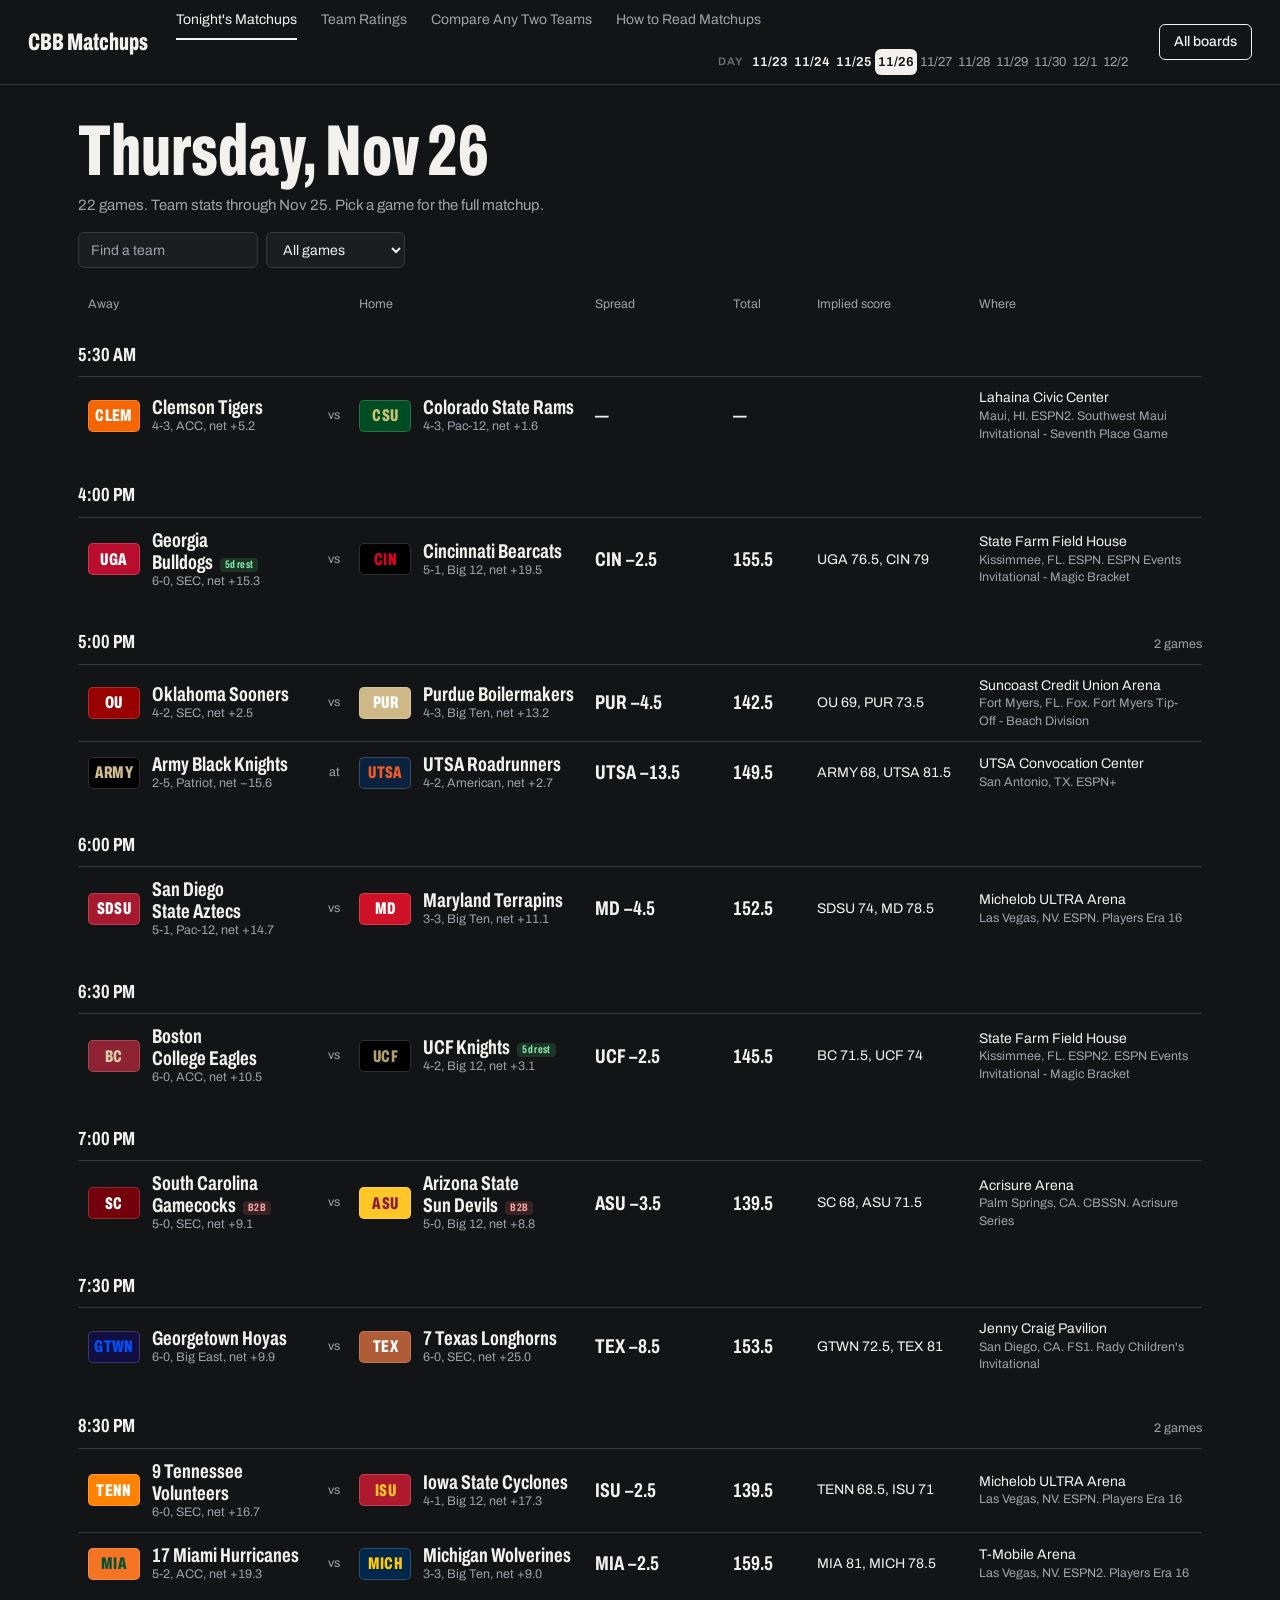
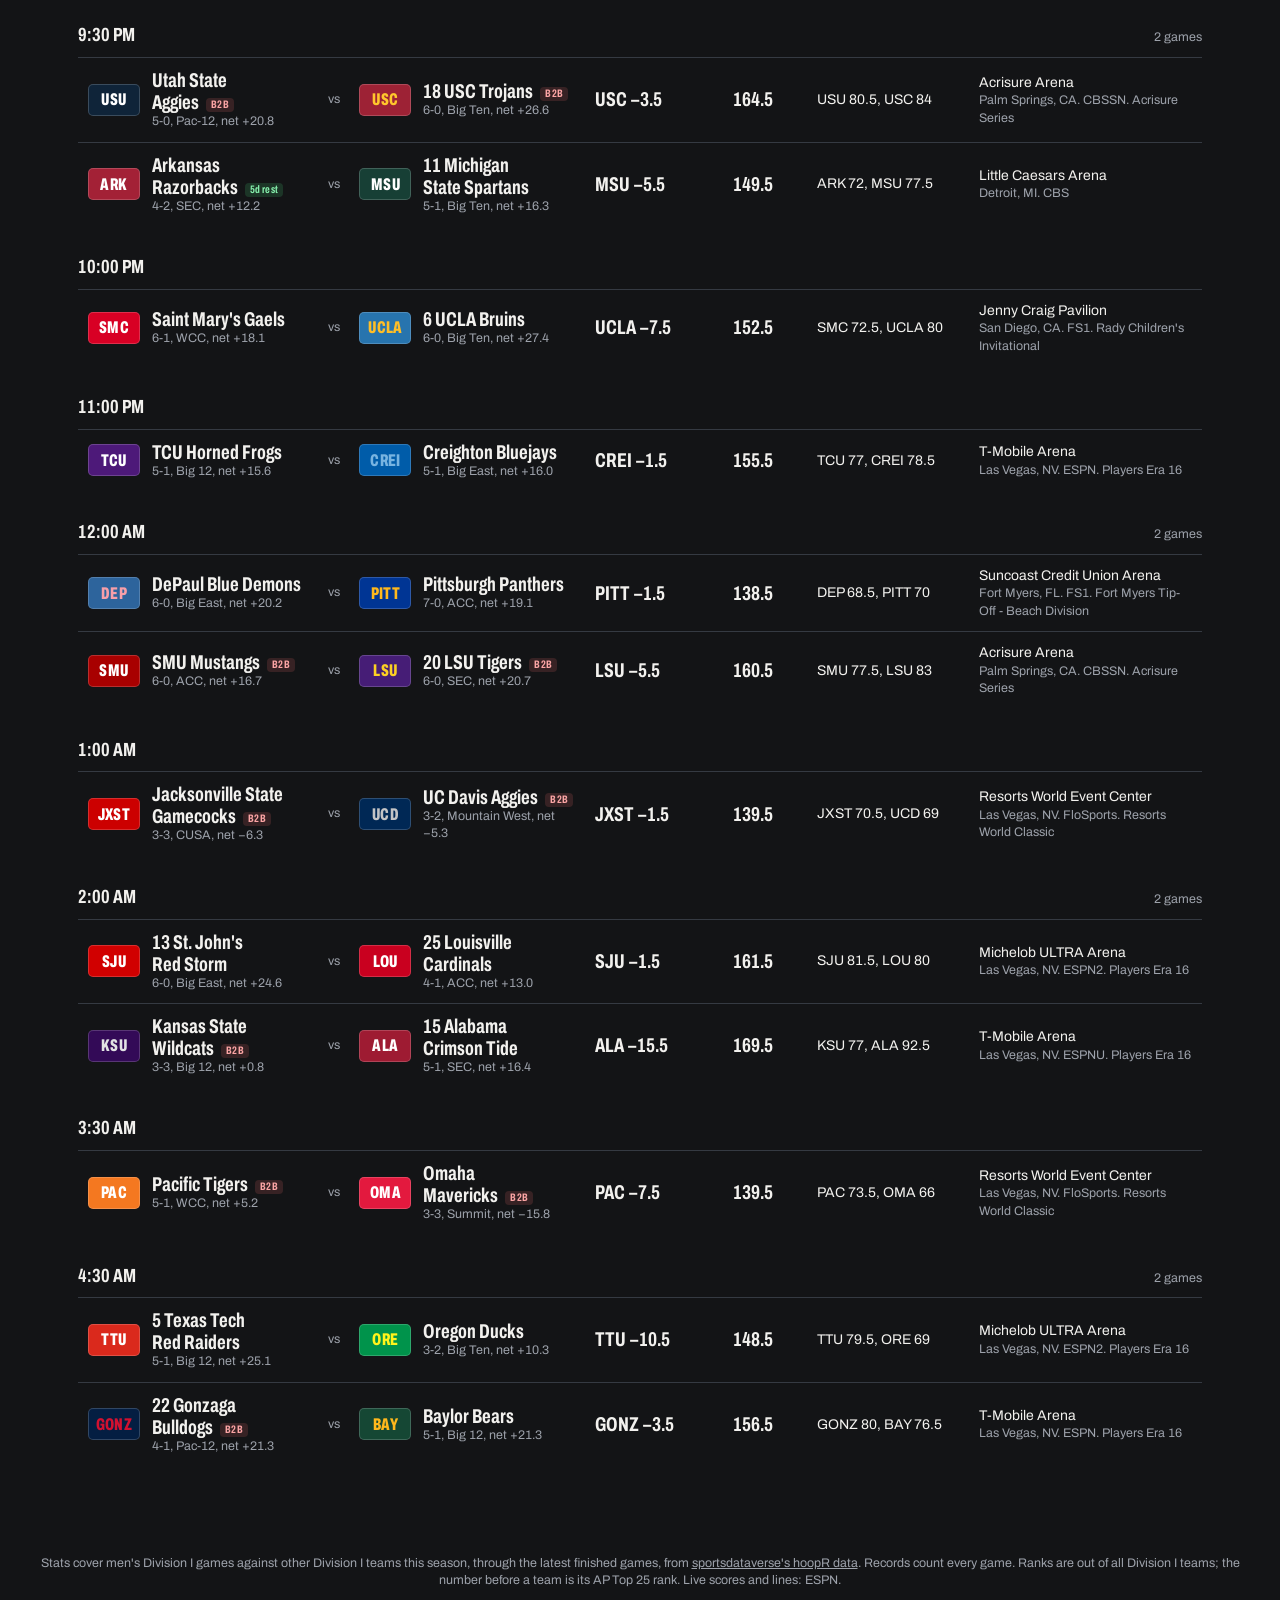
==== commit 4f8f30f8: "Load the site bar on every page Co-Authored-By: Claude Fable 5.2 <noreply@anthropic.com> Claude-Sess" ====
--- a/index.html
+++ b/index.html
@@ -16,6 +16,7 @@
 <link rel="stylesheet" href="cbb.css?v=202611172030">
 </head>
 <body data-page="week">
+<script src="/site-bar.js" data-shell="2"></script>
 <header class="topbar">
   <h1><a href="index.html" class="home-link">CBB Matchups</a></h1>
   <nav class="topnav no-print">
